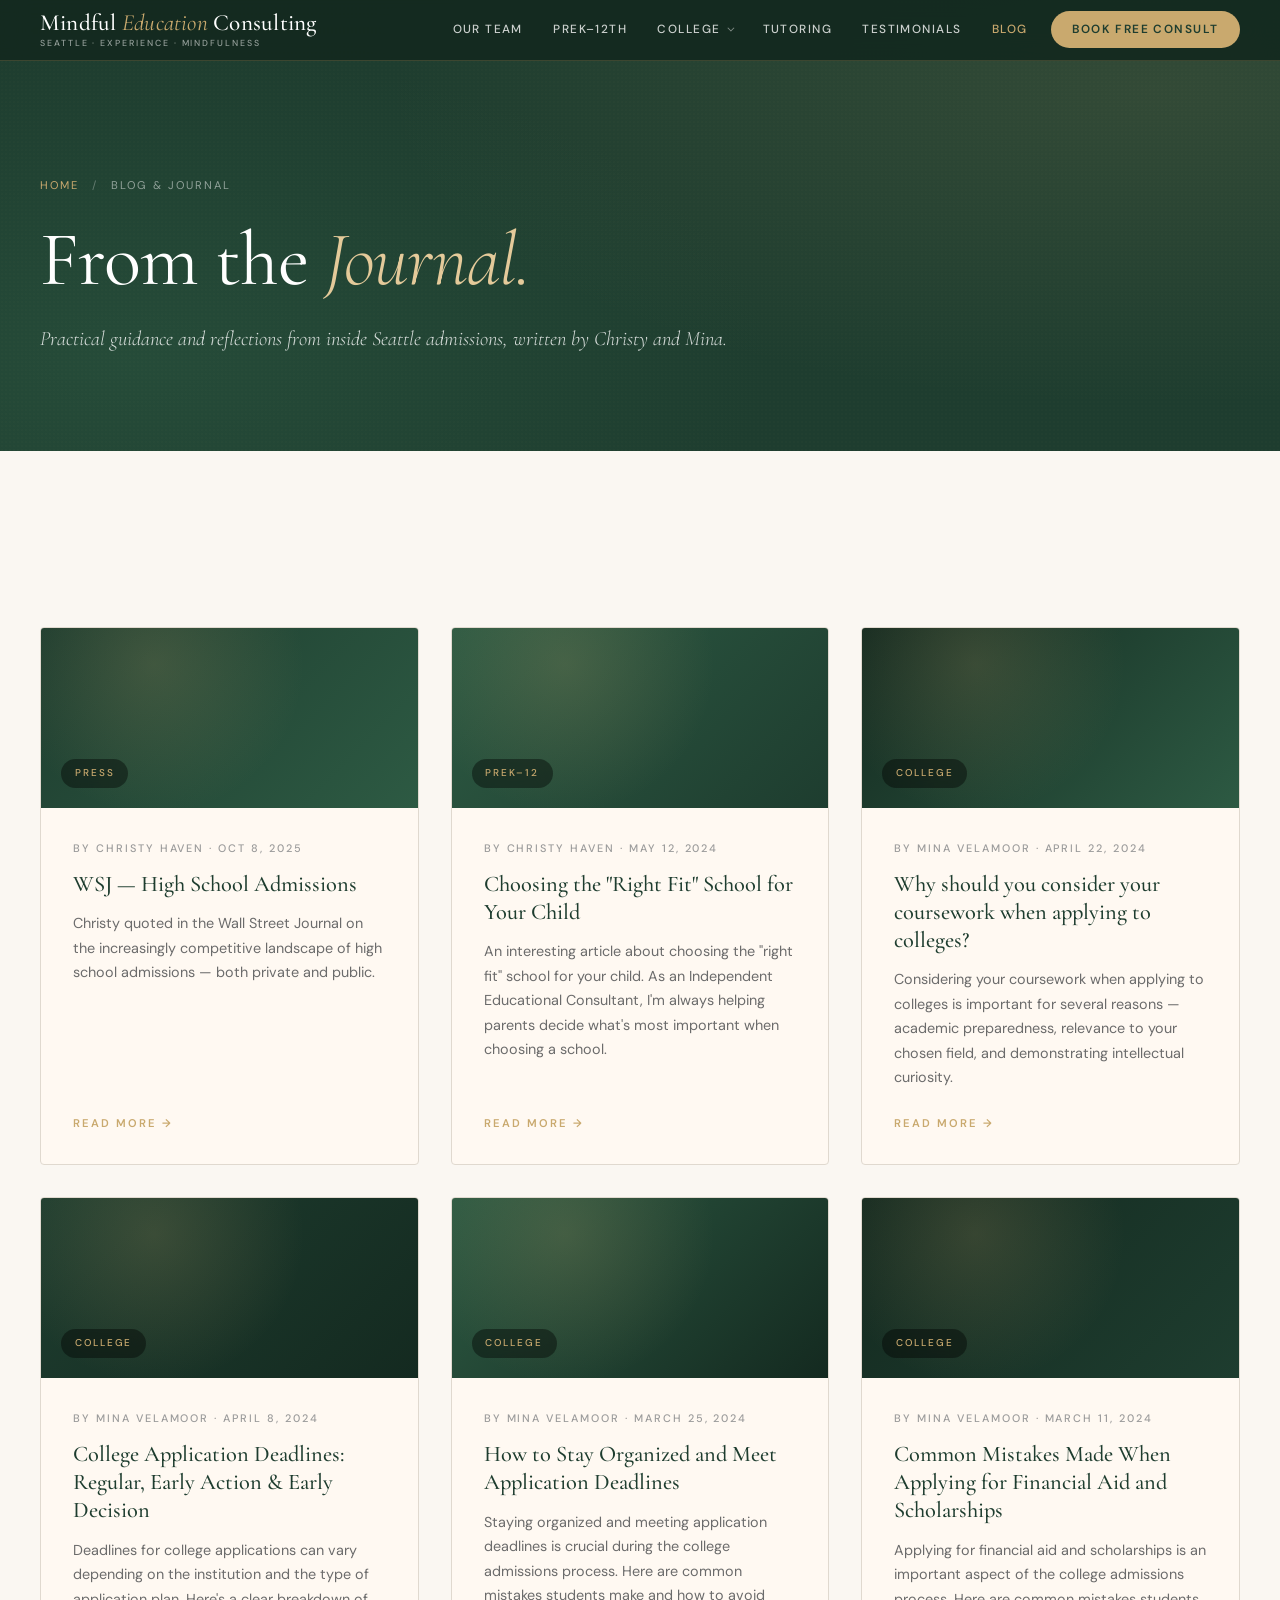
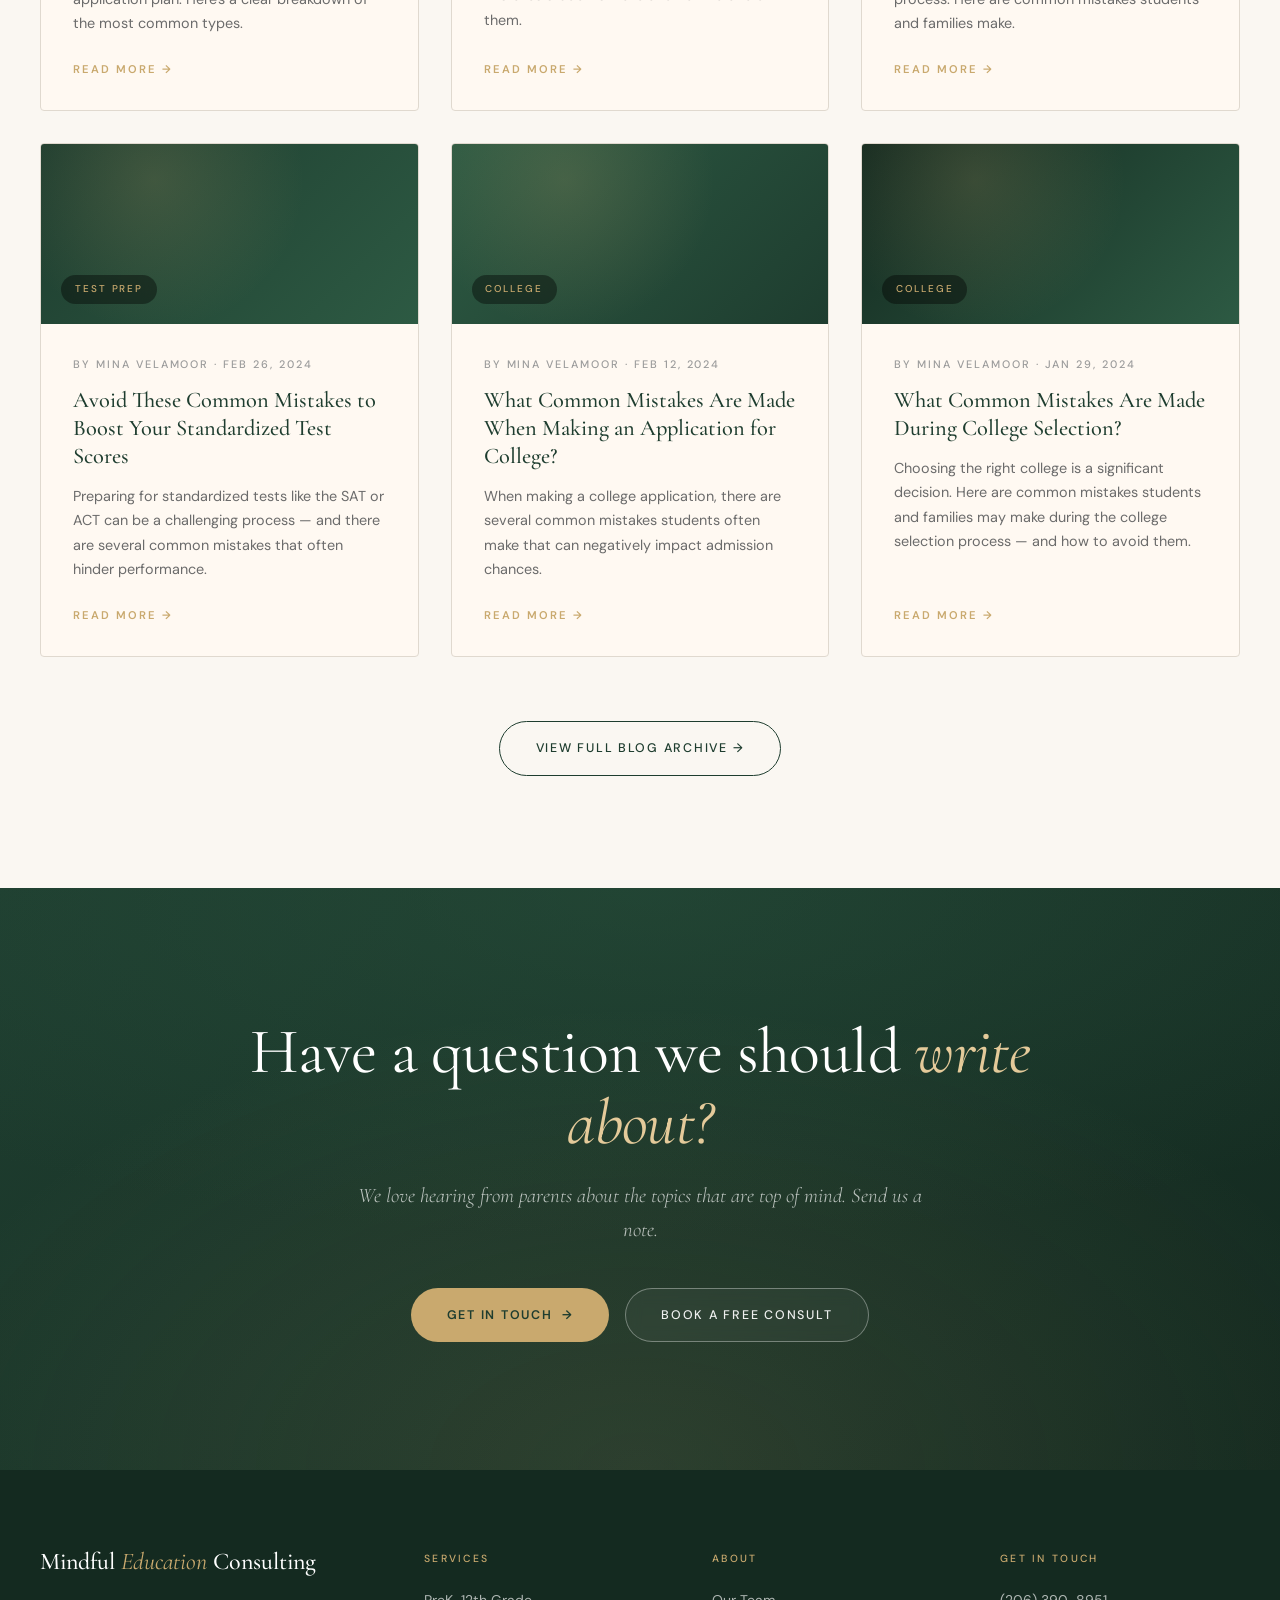
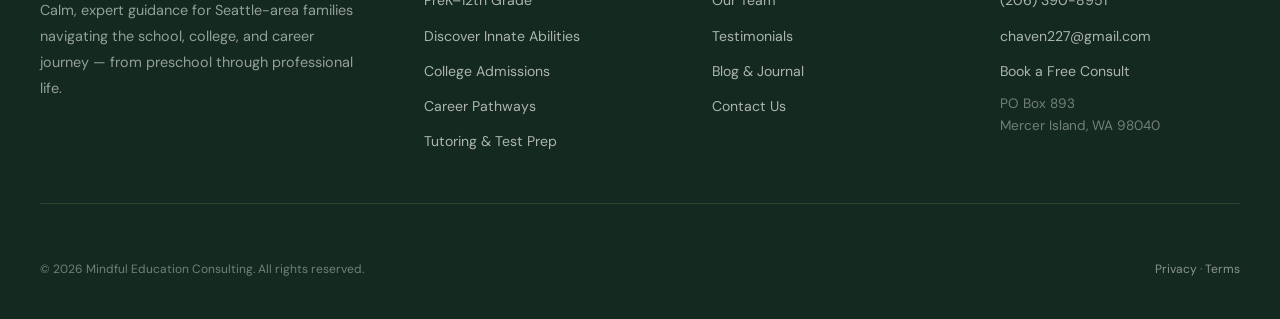
==== blog.html @ 98e7ec53 "Add files via upload" ====
<!DOCTYPE html>
<html lang="en">
<head>
<meta charset="UTF-8" />
<meta name="viewport" content="width=device-width, initial-scale=1.0" />
<title>Blog &amp; Journal — Mindful Education Consulting</title>
<meta name="description" content="Insights and guidance for the school, college, and career journey from Christy Haven and Mina Velamoor." />
<link rel="preconnect" href="https://fonts.googleapis.com" />
<link rel="preconnect" href="https://fonts.gstatic.com" crossorigin />
<link href="https://fonts.googleapis.com/css2?family=Cormorant+Garamond:ital,wght@0,300;0,400;0,500;0,600;0,700;1,300;1,400;1,500;1,600&family=DM+Sans:wght@300;400;500;600&display=swap" rel="stylesheet" />
<link rel="stylesheet" href="styles.css" />
</head>
<body>
<nav class="main-nav solid" id="mainNav">
  <a class="nav-logo" href="index.html">
    <span class="logo-name">Mindful <em>Education</em> Consulting</span>
    <span class="logo-tag">Seattle · Experience · Mindfulness</span>
  </a>
  <ul class="nav-links">
    <li><a href="our-team.html">Our Team</a></li>
    <li><a href="prek-12.html">PreK–12th</a></li>
    <li class="has-dropdown">
      <a href="college.html">College</a>
      <ul class="dropdown">
        <li><a href="discover.html">Discover Your Innate Abilities</a></li>
        <li><a href="college-admissions.html">College Admissions</a></li>
        <li><a href="career-pathways.html">Career Pathways</a></li>
      </ul>
    </li>
    <li><a href="tutoring.html">Tutoring</a></li>
    <li><a href="testimonials.html">Testimonials</a></li>
    <li><a href="blog.html" class="active">Blog</a></li>
    <li><a href="contact.html" class="nav-cta">Book Free Consult</a></li>
  </ul>
  <button class="menu-btn" id="menuBtn">Menu</button>
</nav>

<div class="mobile-menu" id="mobileMenu">
  <ul>
    <li><a href="our-team.html">Our Team</a></li>
    <li><a href="prek-12.html">PreK–12th</a></li>
    <li><a href="college.html">College</a>
      <ul class="sub">
        <li><a href="discover.html">Discover Your Innate Abilities</a></li>
        <li><a href="college-admissions.html">College Admissions</a></li>
        <li><a href="career-pathways.html">Career Pathways</a></li>
      </ul>
    </li>
    <li><a href="tutoring.html">Tutoring Services</a></li>
    <li><a href="testimonials.html">Testimonials</a></li>
    <li><a href="blog.html">Blog</a></li>
    <li><a href="contact.html">Contact Us</a></li>
  </ul>
</div>
<section class="page-hero">
  <div class="page-hero-grain"></div>
  <div class="page-hero-inner">
    <div class="breadcrumb"><a href="index.html">Home</a> Blog &amp; Journal</div>
    <h1>From the <em>Journal.</em></h1>
    <p class="lede">Practical guidance and reflections from inside Seattle admissions, written by Christy and Mina.</p>
  </div>
</section>

<section class="blog-section" style="padding: 7rem 2.5rem;">
  <div class="container">

    <div class="blog-grid">

      <a href="https://mindfuleducationconsulting.com/2025/10/wsj-high-school-admissions/" class="blog-card fade-up">
        <div class="blog-image" style="background:linear-gradient(135deg,#1e3d2f,#2d5a43);">
          <span class="blog-cat">Press</span>
        </div>
        <div class="blog-card-body">
          <div class="blog-meta">By Christy Haven · Oct 8, 2025</div>
          <h4>WSJ — High School Admissions</h4>
          <p>Christy quoted in the Wall Street Journal on the increasingly competitive landscape of high school admissions — both private and public.</p>
          <span class="blog-card-link">Read More →</span>
        </div>
      </a>

      <a href="https://mindfuleducationconsulting.com/2024/05/choosing-the-right-fit-school-for-your-child/" class="blog-card fade-up">
        <div class="blog-image" style="background:linear-gradient(135deg,#2d5a43,#1e3d2f);">
          <span class="blog-cat">PreK–12</span>
        </div>
        <div class="blog-card-body">
          <div class="blog-meta">By Christy Haven · May 12, 2024</div>
          <h4>Choosing the "Right Fit" School for Your Child</h4>
          <p>An interesting article about choosing the "right fit" school for your child. As an Independent Educational Consultant, I'm always helping parents decide what's most important when choosing a school.</p>
          <span class="blog-card-link">Read More →</span>
        </div>
      </a>

      <a href="https://mindfuleducationconsulting.com/2024/04/why-should-you-consider-your-coursework-when-applying-to-colleges/" class="blog-card fade-up">
        <div class="blog-image" style="background:linear-gradient(135deg,#142a20,#2d5a43);">
          <span class="blog-cat">College</span>
        </div>
        <div class="blog-card-body">
          <div class="blog-meta">By Mina Velamoor · April 22, 2024</div>
          <h4>Why should you consider your coursework when applying to colleges?</h4>
          <p>Considering your coursework when applying to colleges is important for several reasons — academic preparedness, relevance to your chosen field, and demonstrating intellectual curiosity.</p>
          <span class="blog-card-link">Read More →</span>
        </div>
      </a>

      <a href="https://mindfuleducationconsulting.com/2024/04/college-application-deadlines-regular-decision-early-action-early-decision/" class="blog-card fade-up">
        <div class="blog-image" style="background:linear-gradient(135deg,#1e3d2f,#142a20);">
          <span class="blog-cat">College</span>
        </div>
        <div class="blog-card-body">
          <div class="blog-meta">By Mina Velamoor · April 8, 2024</div>
          <h4>College Application Deadlines: Regular, Early Action &amp; Early Decision</h4>
          <p>Deadlines for college applications can vary depending on the institution and the type of application plan. Here's a clear breakdown of the most common types.</p>
          <span class="blog-card-link">Read More →</span>
        </div>
      </a>

      <a href="https://mindfuleducationconsulting.com/2024/03/how-to-stay-organized-and-meet-application-deadlines/" class="blog-card fade-up">
        <div class="blog-image" style="background:linear-gradient(135deg,#2d5a43,#142a20);">
          <span class="blog-cat">College</span>
        </div>
        <div class="blog-card-body">
          <div class="blog-meta">By Mina Velamoor · March 25, 2024</div>
          <h4>How to Stay Organized and Meet Application Deadlines</h4>
          <p>Staying organized and meeting application deadlines is crucial during the college admissions process. Here are common mistakes students make and how to avoid them.</p>
          <span class="blog-card-link">Read More →</span>
        </div>
      </a>

      <a href="https://mindfuleducationconsulting.com/2024/03/common-mistakes-made-when-applying-for-financial-aid-and-scholarships/" class="blog-card fade-up">
        <div class="blog-image" style="background:linear-gradient(135deg,#142a20,#1e3d2f);">
          <span class="blog-cat">College</span>
        </div>
        <div class="blog-card-body">
          <div class="blog-meta">By Mina Velamoor · March 11, 2024</div>
          <h4>Common Mistakes Made When Applying for Financial Aid and Scholarships</h4>
          <p>Applying for financial aid and scholarships is an important aspect of the college admissions process. Here are common mistakes students and families make.</p>
          <span class="blog-card-link">Read More →</span>
        </div>
      </a>

      <a href="https://mindfuleducationconsulting.com/2024/02/avoid-these-common-mistakes-to-boost-your-standardized-test-scores/" class="blog-card fade-up">
        <div class="blog-image" style="background:linear-gradient(135deg,#1e3d2f,#2d5a43);">
          <span class="blog-cat">Test Prep</span>
        </div>
        <div class="blog-card-body">
          <div class="blog-meta">By Mina Velamoor · Feb 26, 2024</div>
          <h4>Avoid These Common Mistakes to Boost Your Standardized Test Scores</h4>
          <p>Preparing for standardized tests like the SAT or ACT can be a challenging process — and there are several common mistakes that often hinder performance.</p>
          <span class="blog-card-link">Read More →</span>
        </div>
      </a>

      <a href="https://mindfuleducationconsulting.com/2024/02/what-common-mistakes-are-made-when-making-an-application-for-college/" class="blog-card fade-up">
        <div class="blog-image" style="background:linear-gradient(135deg,#2d5a43,#1e3d2f);">
          <span class="blog-cat">College</span>
        </div>
        <div class="blog-card-body">
          <div class="blog-meta">By Mina Velamoor · Feb 12, 2024</div>
          <h4>What Common Mistakes Are Made When Making an Application for College?</h4>
          <p>When making a college application, there are several common mistakes students often make that can negatively impact admission chances.</p>
          <span class="blog-card-link">Read More →</span>
        </div>
      </a>

      <a href="https://mindfuleducationconsulting.com/2024/01/what-common-mistakes-are-made-during-college-selection/" class="blog-card fade-up">
        <div class="blog-image" style="background:linear-gradient(135deg,#142a20,#2d5a43);">
          <span class="blog-cat">College</span>
        </div>
        <div class="blog-card-body">
          <div class="blog-meta">By Mina Velamoor · Jan 29, 2024</div>
          <h4>What Common Mistakes Are Made During College Selection?</h4>
          <p>Choosing the right college is a significant decision. Here are common mistakes students and families may make during the college selection process — and how to avoid them.</p>
          <span class="blog-card-link">Read More →</span>
        </div>
      </a>

    </div>

    <div style="text-align:center; margin-top: 4rem;">
      <a href="https://mindfuleducationconsulting.com/blog/" target="_blank" rel="noopener" class="btn-outline-dark">View Full Blog Archive →</a>
    </div>

  </div>
</section>

<section class="cta-section">
  <div class="container">
    <h2>Have a question we should <em>write about?</em></h2>
    <p>We love hearing from parents about the topics that are top of mind. Send us a note.</p>
    <div class="cta-actions">
      <a href="contact.html" class="btn-primary">Get in Touch <span class="arrow">→</span></a>
      <a href="https://calendly.com/chaven227" target="_blank" rel="noopener" class="btn-outline">Book a Free Consult</a>
    </div>
  </div>
</section>
<footer class="main-footer">
  <div class="footer-inner">
    <div class="footer-brand">
      <div class="footer-logo-name">Mindful <em>Education</em> Consulting</div>
      <p>Calm, expert guidance for Seattle-area families navigating the school, college, and career journey — from preschool through professional life.</p>
    </div>
    <div class="footer-col">
      <h5>Services</h5>
      <ul>
        <li><a href="prek-12.html">PreK–12th Grade</a></li>
        <li><a href="discover.html">Discover Innate Abilities</a></li>
        <li><a href="college-admissions.html">College Admissions</a></li>
        <li><a href="career-pathways.html">Career Pathways</a></li>
        <li><a href="tutoring.html">Tutoring &amp; Test Prep</a></li>
      </ul>
    </div>
    <div class="footer-col">
      <h5>About</h5>
      <ul>
        <li><a href="our-team.html">Our Team</a></li>
        <li><a href="testimonials.html">Testimonials</a></li>
        <li><a href="blog.html">Blog &amp; Journal</a></li>
        <li><a href="contact.html">Contact Us</a></li>
      </ul>
    </div>
    <div class="footer-col">
      <h5>Get in Touch</h5>
      <ul>
        <li><a href="tel:+12063908951">(206) 390-8951</a></li>
        <li><a href="mailto:chaven227@gmail.com">chaven227@gmail.com</a></li>
        <li><a href="https://calendly.com/chaven227" target="_blank" rel="noopener">Book a Free Consult</a></li>
        <li class="address">PO Box 893<br/>Mercer Island, WA 98040</li>
      </ul>
    </div>
  </div>
  <div class="footer-bottom">
    <span>© 2026 Mindful Education Consulting. All rights reserved.</span>
    <span><a href="#">Privacy</a> · <a href="#">Terms</a></span>
  </div>
</footer>

<script>
  const nav = document.getElementById('mainNav');
  window.addEventListener('scroll', () => {
    if (window.scrollY > 40) nav.classList.add('scrolled');
    else nav.classList.remove('scrolled');
  });
  const menuBtn = document.getElementById('menuBtn');
  const mobileMenu = document.getElementById('mobileMenu');
  if (menuBtn) {
    menuBtn.addEventListener('click', () => {
      mobileMenu.classList.toggle('open');
      menuBtn.textContent = mobileMenu.classList.contains('open') ? 'Close' : 'Menu';
    });
    mobileMenu.querySelectorAll('a').forEach(a => {
      a.addEventListener('click', () => {
        mobileMenu.classList.remove('open');
        menuBtn.textContent = 'Menu';
      });
    });
  }
  const obs = new IntersectionObserver((entries) => {
    entries.forEach(e => {
      if (e.isIntersecting) { e.target.classList.add('visible'); obs.unobserve(e.target); }
    });
  }, { threshold: 0.12 });
  document.querySelectorAll('.fade-up').forEach(el => obs.observe(el));
</script>

</body>
</html>
---- styles.css ----
/* ═══════════════════════════════════════════════════════════════
   MINDFUL EDUCATION CONSULTING — DESIGN SYSTEM
   Boutique premium · Editorial · Cormorant Garamond + DM Sans
   ═══════════════════════════════════════════════════════════════ */

:root {
  --forest: #1e3d2f;
  --forest-deep: #142a20;
  --forest-light: #2d5a43;
  --gold: #c9a96e;
  --gold-light: #e4ca9a;
  --gold-soft: #f0e5cf;
  --cream: #faf7f2;
  --warm-white: #fff9f2;
  --ivory: #f4ede0;
  --text: #1a1a1a;
  --muted: #6b6b6b;
  --muted-soft: #9b9b9b;
  --border: #e0d9cf;
  --serif: 'Cormorant Garamond', Georgia, serif;
  --sans: 'DM Sans', system-ui, sans-serif;
  --shadow: 0 4px 24px rgba(30,61,47,0.08);
  --shadow-lg: 0 16px 56px rgba(30,61,47,0.16);
  --shadow-xl: 0 32px 80px rgba(30,61,47,0.22);
}

*, *::before, *::after { box-sizing: border-box; margin: 0; padding: 0; }
html { scroll-behavior: smooth; font-size: 16px; }
body {
  font-family: var(--sans);
  background: var(--cream);
  color: var(--text);
  line-height: 1.65;
  overflow-x: hidden;
  -webkit-font-smoothing: antialiased;
  -moz-osx-font-smoothing: grayscale;
}
img { max-width: 100%; display: block; }
a { color: inherit; }

/* ─────────────────── NAV ─────────────────── */
nav.main-nav {
  position: fixed; top: 0; left: 0; right: 0; z-index: 100;
  padding: 1.1rem 2.5rem;
  display: flex; align-items: center; justify-content: space-between;
  transition: background 0.3s ease, padding 0.3s ease, border-color 0.3s ease;
  background: transparent;
  border-bottom: 1px solid transparent;
}
nav.main-nav.solid,
nav.main-nav.scrolled {
  background: rgba(20, 42, 32, 0.96);
  backdrop-filter: blur(14px);
  -webkit-backdrop-filter: blur(14px);
  padding: 0.7rem 2.5rem;
  border-bottom: 1px solid rgba(201,169,110,0.22);
}
.nav-logo {
  text-decoration: none;
  display: flex; flex-direction: column;
  line-height: 1;
}
.nav-logo .logo-name {
  font-family: var(--serif);
  font-size: 1.45rem;
  font-weight: 500;
  color: #fff;
  letter-spacing: 0.01em;
}
.nav-logo .logo-name em {
  color: var(--gold);
  font-style: italic;
  font-weight: 400;
}
.nav-logo .logo-tag {
  font-family: var(--sans);
  font-size: 0.55rem;
  font-weight: 500;
  letter-spacing: 0.22em;
  text-transform: uppercase;
  color: rgba(255,255,255,0.55);
  margin-top: 4px;
}

.nav-links {
  display: flex; align-items: center; gap: 0;
  list-style: none;
}
.nav-links > li { position: relative; }
.nav-links a {
  font-size: 0.74rem;
  font-weight: 500;
  letter-spacing: 0.12em;
  text-transform: uppercase;
  color: rgba(255,255,255,0.78);
  text-decoration: none;
  padding: 0.55rem 0.95rem;
  transition: color 0.2s;
  display: inline-flex; align-items: center; gap: 0.3rem;
}
.nav-links a:hover,
.nav-links a.active { color: var(--gold); }

.has-dropdown > a::after {
  content: '';
  width: 5px; height: 5px;
  border-right: 1px solid currentColor;
  border-bottom: 1px solid currentColor;
  transform: rotate(45deg) translateY(-2px);
  margin-left: 2px;
  opacity: 0.6;
}
.dropdown {
  position: absolute; top: 100%; left: 50%;
  transform: translateX(-50%) translateY(8px);
  min-width: 280px;
  background: var(--cream);
  border: 1px solid var(--border);
  border-radius: 8px;
  box-shadow: var(--shadow-lg);
  padding: 0.6rem;
  opacity: 0; visibility: hidden;
  transition: all 0.2s ease;
  list-style: none;
}
.has-dropdown:hover .dropdown,
.has-dropdown:focus-within .dropdown {
  opacity: 1; visibility: visible;
  transform: translateX(-50%) translateY(0);
}
.dropdown a {
  color: var(--text);
  text-transform: none;
  letter-spacing: 0.01em;
  padding: 0.65rem 0.9rem;
  display: block;
  border-radius: 4px;
  font-family: var(--serif);
  font-style: italic;
  font-size: 1.05rem;
  font-weight: 500;
}
.dropdown a:hover { background: var(--ivory); color: var(--forest); }

.nav-cta {
  background: var(--gold);
  color: var(--forest) !important;
  border-radius: 100px;
  padding: 0.55rem 1.35rem !important;
  font-weight: 600 !important;
  margin-left: 0.5rem;
  transition: background 0.2s, transform 0.15s !important;
}
.nav-cta:hover { background: var(--gold-light); transform: translateY(-1px); }

.menu-btn {
  display: none;
  background: transparent;
  border: 1px solid rgba(255,255,255,0.4);
  color: #fff;
  padding: 0.5rem 0.9rem;
  border-radius: 100px;
  font-size: 0.7rem;
  font-family: var(--sans);
  letter-spacing: 0.12em;
  text-transform: uppercase;
  cursor: pointer;
  font-weight: 500;
}

.mobile-menu {
  position: fixed; inset: 0;
  background: var(--forest-deep);
  z-index: 99;
  padding: 6rem 2rem 2rem;
  transform: translateX(100%);
  transition: transform 0.4s ease;
  overflow-y: auto;
}
.mobile-menu.open { transform: translateX(0); }
.mobile-menu ul { list-style: none; }
.mobile-menu > ul > li > a {
  display: block;
  font-family: var(--serif);
  font-size: 1.6rem;
  color: #fff;
  text-decoration: none;
  padding: 1rem 0;
  border-bottom: 1px solid rgba(201,169,110,0.18);
}
.mobile-menu .sub a {
  font-size: 1.1rem;
  padding: 0.6rem 0 0.6rem 1.5rem;
  color: rgba(255,255,255,0.7);
  font-style: italic;
  border-bottom: none;
}

/* ─────────────────── BUTTONS ─────────────────── */
.btn-primary {
  display: inline-flex; align-items: center; gap: 0.6rem;
  background: var(--gold);
  color: var(--forest);
  font-family: var(--sans);
  font-size: 0.78rem;
  font-weight: 600;
  letter-spacing: 0.14em;
  text-transform: uppercase;
  text-decoration: none;
  padding: 1rem 2.2rem;
  border-radius: 100px;
  transition: background 0.2s, transform 0.15s, box-shadow 0.2s;
  border: none; cursor: pointer;
}
.btn-primary:hover {
  background: var(--gold-light);
  transform: translateY(-2px);
  box-shadow: 0 12px 30px rgba(201,169,110,0.35);
}
.btn-primary .arrow { transition: transform 0.25s; }
.btn-primary:hover .arrow { transform: translateX(4px); }

.btn-outline {
  display: inline-flex; align-items: center; gap: 0.5rem;
  border: 1px solid rgba(255,255,255,0.35);
  color: rgba(255,255,255,0.92);
  font-family: var(--sans);
  font-size: 0.78rem;
  font-weight: 500;
  letter-spacing: 0.14em;
  text-transform: uppercase;
  text-decoration: none;
  padding: 1rem 2.2rem;
  border-radius: 100px;
  transition: all 0.2s;
  background: rgba(255,255,255,0.04);
  backdrop-filter: blur(8px);
}
.btn-outline:hover { border-color: var(--gold); color: var(--gold); }

.btn-outline-dark {
  display: inline-flex; align-items: center; gap: 0.5rem;
  border: 1px solid var(--forest);
  color: var(--forest);
  font-family: var(--sans);
  font-size: 0.78rem;
  font-weight: 500;
  letter-spacing: 0.14em;
  text-transform: uppercase;
  text-decoration: none;
  padding: 1rem 2.2rem;
  border-radius: 100px;
  transition: all 0.2s;
  background: transparent;
}
.btn-outline-dark:hover { background: var(--forest); color: #fff; }

.btn-dark {
  display: inline-flex; align-items: center; gap: 0.6rem;
  background: var(--forest);
  color: #fff;
  font-family: var(--sans);
  font-size: 0.78rem;
  font-weight: 600;
  letter-spacing: 0.14em;
  text-transform: uppercase;
  text-decoration: none;
  padding: 1rem 2.2rem;
  border-radius: 100px;
  transition: all 0.2s;
}
.btn-dark:hover { background: var(--forest-light); transform: translateY(-2px); }

/* ─────────────────── HERO (HOMEPAGE WITH VIDEO) ─────────────────── */
.hero {
  position: relative;
  min-height: 100vh;
  overflow: hidden;
  display: flex;
  align-items: center;
  color: #fff;
}
.hero-video {
  position: absolute; inset: 0;
  width: 100%; height: 100%;
  object-fit: cover;
  z-index: 0;
}
.hero-overlay {
  position: absolute; inset: 0;
  background:
    linear-gradient(180deg, rgba(20,42,32,0.55) 0%, rgba(20,42,32,0.85) 100%),
    radial-gradient(ellipse 70% 50% at 70% 40%, rgba(0,0,0,0.0) 0%, rgba(0,0,0,0.4) 100%);
  z-index: 1;
}
.hero-grain {
  position: absolute; inset: 0;
  z-index: 1;
  opacity: 0.05;
  pointer-events: none;
  background-image: radial-gradient(circle at 2px 2px, rgba(201,169,110,0.4) 1px, transparent 0);
  background-size: 4px 4px;
}
.hero-inner {
  position: relative; z-index: 2;
  width: 100%;
  max-width: 1240px;
  margin: 0 auto;
  padding: 8rem 2.5rem 7rem;
}
.hero-tag {
  display: inline-flex; align-items: center; gap: 0.85rem;
  font-size: 0.7rem;
  letter-spacing: 0.28em;
  text-transform: uppercase;
  color: var(--gold);
  font-weight: 500;
  margin-bottom: 2rem;
}
.hero-tag::before { content: ''; width: 36px; height: 1px; background: var(--gold); }

.hero h1 {
  font-family: var(--serif);
  font-size: clamp(2.6rem, 6vw, 5.2rem);
  font-weight: 400;
  line-height: 1.05;
  letter-spacing: -0.012em;
  max-width: 920px;
  margin-bottom: 1.75rem;
}
.hero h1 em {
  font-style: italic;
  color: var(--gold-light);
  font-weight: 300;
}
.hero-desc {
  font-family: var(--serif);
  font-size: clamp(1.1rem, 1.5vw, 1.4rem);
  color: rgba(255,255,255,0.82);
  line-height: 1.6;
  max-width: 600px;
  margin-bottom: 2.5rem;
  font-weight: 300;
  font-style: italic;
}
.hero-btns { display: flex; gap: 1rem; flex-wrap: wrap; }

.hero-credit {
  position: absolute;
  bottom: 0; left: 0; right: 0;
  z-index: 2;
  background: linear-gradient(180deg, transparent, rgba(20,42,32,0.7));
  padding: 1.5rem 2.5rem 2rem;
}
.hero-credit-inner {
  max-width: 1240px;
  margin: 0 auto;
  display: flex;
  align-items: center;
  justify-content: space-between;
  gap: 2rem;
  flex-wrap: wrap;
}
.hero-credit-label {
  font-size: 0.62rem;
  letter-spacing: 0.28em;
  text-transform: uppercase;
  color: rgba(255,255,255,0.45);
  font-weight: 500;
}
.hero-credit-marks {
  display: flex; align-items: center; gap: 2.5rem; flex-wrap: wrap;
}
.credit-item { display: flex; flex-direction: column; gap: 0.15rem; }
.credit-name {
  font-family: var(--serif);
  font-size: 1rem;
  font-weight: 500;
  font-style: italic;
  color: var(--gold-light);
  letter-spacing: 0.01em;
}
.credit-detail {
  font-size: 0.6rem;
  letter-spacing: 0.18em;
  text-transform: uppercase;
  color: rgba(255,255,255,0.5);
}

/* ─────────────────── SUBPAGE HERO ─────────────────── */
.page-hero {
  background: var(--forest);
  color: #fff;
  padding: 11rem 2.5rem 6rem;
  position: relative;
  overflow: hidden;
}
.page-hero::before {
  content: '';
  position: absolute; inset: 0;
  background:
    radial-gradient(ellipse 60% 70% at 90% 20%, rgba(201,169,110,0.12), transparent),
    radial-gradient(ellipse 50% 70% at 10% 80%, rgba(45,90,67,0.5), transparent);
}
.page-hero-grain {
  position: absolute; inset: 0;
  opacity: 0.04;
  background-image: radial-gradient(circle at 2px 2px, rgba(201,169,110,0.5) 1px, transparent 0);
  background-size: 4px 4px;
}
.page-hero-inner {
  position: relative; z-index: 1;
  max-width: 1240px;
  margin: 0 auto;
}
.page-hero .breadcrumb {
  font-size: 0.7rem;
  letter-spacing: 0.18em;
  text-transform: uppercase;
  color: rgba(255,255,255,0.5);
  margin-bottom: 1.5rem;
}
.page-hero .breadcrumb a {
  color: var(--gold);
  text-decoration: none;
  margin-right: 0.5rem;
}
.page-hero .breadcrumb a::after { content: ' / '; color: rgba(255,255,255,0.3); margin-left: 0.5rem; }
.page-hero h1 {
  font-family: var(--serif);
  font-size: clamp(2.8rem, 6vw, 4.8rem);
  font-weight: 400;
  line-height: 1.1;
  letter-spacing: -0.012em;
  max-width: 900px;
  margin-bottom: 1.25rem;
}
.page-hero h1 em { font-style: italic; color: var(--gold-light); font-weight: 300; }
.page-hero p.lede {
  font-family: var(--serif);
  font-style: italic;
  font-weight: 300;
  font-size: clamp(1.15rem, 1.6vw, 1.5rem);
  color: rgba(255,255,255,0.82);
  max-width: 720px;
  line-height: 1.55;
}

/* ─────────────────── SECTIONS BASE ─────────────────── */
section { padding: 7rem 2.5rem; }
.container { max-width: 1240px; margin: 0 auto; }
.narrow { max-width: 1000px; margin: 0 auto; }
.tight { max-width: 820px; margin: 0 auto; }

.section-tag {
  font-size: 0.7rem;
  letter-spacing: 0.28em;
  text-transform: uppercase;
  color: var(--gold);
  font-weight: 500;
  margin-bottom: 1.25rem;
  display: inline-flex; align-items: center; gap: 0.85rem;
}
.section-tag::before { content: ''; width: 28px; height: 1px; background: var(--gold); }
.section-tag.center { display: flex; justify-content: center; }

h2 {
  font-family: var(--serif);
  font-size: clamp(2.2rem, 4.5vw, 3.5rem);
  font-weight: 400;
  line-height: 1.12;
  color: var(--forest);
  letter-spacing: -0.01em;
}
h2 em { font-style: italic; color: var(--gold); font-weight: 400; }
h2.on-dark { color: #fff; }
h2.on-dark em { color: var(--gold-light); }

h3 {
  font-family: var(--serif);
  font-weight: 500;
  color: var(--forest);
}

.section-intro {
  font-family: var(--serif);
  font-size: 1.25rem;
  color: var(--muted);
  line-height: 1.65;
  max-width: 640px;
  font-style: italic;
  font-weight: 300;
  margin-top: 1rem;
}

/* Editorial body content (used inside long-form pages) */
.prose { max-width: 760px; margin: 0 auto; }
.prose p {
  font-size: 1.08rem;
  color: var(--text);
  line-height: 1.85;
  margin-bottom: 1.5rem;
}
.prose p strong { color: var(--forest); font-weight: 600; }
.prose p em { font-style: italic; }
.prose h3 {
  font-size: 1.85rem;
  margin: 3rem 0 1rem;
  font-weight: 500;
}
.prose h3 em { color: var(--gold); font-style: italic; }
.prose ul {
  margin-bottom: 1.5rem;
  padding-left: 0;
  list-style: none;
}
.prose ul li {
  font-size: 1.05rem;
  line-height: 1.75;
  padding-left: 1.5rem;
  margin-bottom: 0.6rem;
  position: relative;
  color: var(--text);
}
.prose ul li::before {
  content: '✦';
  color: var(--gold);
  position: absolute; left: 0;
  font-size: 0.8rem;
  top: 0.4rem;
}

/* Pull quote inside prose */
.pull-quote {
  font-family: var(--serif);
  font-size: 1.7rem;
  line-height: 1.4;
  font-weight: 400;
  font-style: italic;
  color: var(--forest);
  border-left: 2px solid var(--gold);
  padding: 0.75rem 0 0.75rem 1.75rem;
  margin: 2.5rem 0;
}

/* ─────────────────── PRESS BAR ─────────────────── */
.press-bar {
  background: var(--forest-deep);
  padding: 2.5rem 2.5rem;
  border-top: 1px solid rgba(201,169,110,0.18);
  border-bottom: 1px solid rgba(201,169,110,0.18);
}
.press-bar-inner {
  max-width: 1240px;
  margin: 0 auto;
  display: grid;
  grid-template-columns: auto 1fr;
  gap: 3rem;
  align-items: center;
}
.press-bar-label {
  font-family: var(--serif);
  font-style: italic;
  font-size: 1rem;
  color: var(--gold);
  line-height: 1.3;
  border-right: 1px solid rgba(201,169,110,0.25);
  padding-right: 3rem;
}
.press-bar-label .small {
  display: block;
  font-family: var(--sans);
  font-style: normal;
  font-size: 0.6rem;
  letter-spacing: 0.22em;
  text-transform: uppercase;
  color: rgba(255,255,255,0.4);
  margin-bottom: 0.4rem;
  font-weight: 500;
}
.press-bar-marks {
  display: flex; align-items: center;
  gap: 3rem; flex-wrap: wrap;
}
.press-mark {
  color: rgba(255,255,255,0.85);
  text-decoration: none;
  display: flex; flex-direction: column;
  transition: color 0.2s;
}
.press-mark:hover { color: var(--gold); }
.press-mark .mark-name {
  font-family: var(--serif);
  font-size: 1.5rem;
  font-weight: 500;
  line-height: 1;
  letter-spacing: 0.01em;
}
.press-mark .mark-meta {
  font-family: var(--sans);
  font-size: 0.6rem;
  letter-spacing: 0.18em;
  text-transform: uppercase;
  color: rgba(255,255,255,0.45);
  margin-top: 0.4rem;
}
.press-mark img { height: 56px; width: auto; }

/* ─────────────────── INTRO STATEMENT ─────────────────── */
.intro-statement {
  background: var(--cream);
  text-align: center;
  padding: 8rem 2.5rem 6rem;
  position: relative;
}
.intro-statement::before {
  content: '';
  position: absolute;
  top: 3rem; left: 50%;
  transform: translateX(-50%);
  width: 1px; height: 60px;
  background: linear-gradient(180deg, transparent, var(--gold));
}
.intro-statement h2 {
  font-size: clamp(1.8rem, 3.5vw, 2.7rem);
  font-weight: 300;
  line-height: 1.4;
  max-width: 880px;
  margin: 0 auto;
  color: var(--forest);
}
.intro-statement h2 em {
  font-style: italic;
  color: var(--gold);
  font-weight: 400;
}
.underline-stat {
  margin-top: 3.5rem;
  display: flex; align-items: center; justify-content: center;
  gap: 4rem; flex-wrap: wrap;
}
.stat-item { text-align: center; }
.stat-num {
  font-family: var(--serif);
  font-size: 3.5rem;
  font-weight: 300;
  color: var(--gold);
  line-height: 1;
  letter-spacing: -0.02em;
}
.stat-num.text-stat { font-size: 2rem; font-style: italic; }
.stat-label {
  font-size: 0.7rem;
  letter-spacing: 0.2em;
  text-transform: uppercase;
  color: var(--muted);
  margin-top: 0.7rem;
  font-weight: 500;
}
.stat-divider { width: 1px; height: 50px; background: var(--border); }

/* ─────────────────── SCHOOLS ─────────────────── */
.schools {
  background: var(--ivory);
  padding: 5rem 2.5rem;
  text-align: center;
}
.schools-label {
  font-family: var(--serif);
  font-style: italic;
  font-size: 1.1rem;
  color: var(--muted);
  margin-bottom: 2.5rem;
}
.schools-list {
  display: flex; flex-wrap: wrap;
  justify-content: center;
  gap: 0;
  max-width: 1100px;
  margin: 0 auto;
}
.school-item {
  font-family: var(--serif);
  font-size: 1.35rem;
  font-weight: 400;
  color: var(--forest);
  padding: 0.5rem 1.5rem;
  position: relative;
  letter-spacing: 0.01em;
}
.school-item:not(:last-child)::after {
  content: '·';
  position: absolute;
  right: -4px; top: 50%;
  transform: translateY(-50%);
  color: var(--gold);
  font-size: 1.5rem;
}
.schools-note {
  margin-top: 2.5rem;
  font-size: 0.78rem;
  color: var(--muted-soft);
  letter-spacing: 0.05em;
  font-style: italic;
}

/* ─────────────────── SERVICES ─────────────────── */
.services { background: var(--warm-white); position: relative; }
.services-header {
  display: grid;
  grid-template-columns: 1.1fr 1fr;
  gap: 4rem;
  align-items: end;
  margin-bottom: 4rem;
}
.services-grid {
  display: grid;
  grid-template-columns: repeat(2, 1fr);
  gap: 1.75rem;
}
.service-card {
  background: var(--cream);
  border: 1px solid var(--border);
  border-radius: 4px;
  padding: 2.75rem;
  position: relative;
  overflow: hidden;
  transition: all 0.3s ease;
  text-decoration: none; color: inherit;
  display: flex; flex-direction: column;
  min-height: 340px;
}
.service-card::before {
  content: '';
  position: absolute;
  top: 0; left: 0;
  width: 0; height: 2px;
  background: var(--gold);
  transition: width 0.4s ease;
}
.service-card:hover {
  transform: translateY(-3px);
  box-shadow: var(--shadow-lg);
  border-color: var(--gold);
}
.service-card:hover::before { width: 100%; }
.service-num {
  font-family: var(--serif);
  font-size: 0.85rem;
  font-style: italic;
  color: var(--gold);
  margin-bottom: 1.5rem;
  letter-spacing: 0.05em;
}
.service-icon {
  width: 56px; height: 56px;
  margin-bottom: 1.5rem;
  color: var(--forest);
}
.service-card h3 {
  font-size: 1.7rem;
  margin-bottom: 0.75rem;
  line-height: 1.2;
}
.service-card h3 em { font-style: italic; color: var(--gold); font-weight: 400; }
.service-card p {
  font-size: 0.92rem;
  color: var(--muted);
  line-height: 1.75;
  flex: 1;
}
.service-link {
  margin-top: 1.5rem;
  font-size: 0.7rem;
  font-weight: 600;
  letter-spacing: 0.18em;
  text-transform: uppercase;
  color: var(--forest);
  display: inline-flex; align-items: center; gap: 0.4rem;
}
.service-link span { transition: transform 0.25s; }
.service-card:hover .service-link span { transform: translateX(4px); }

/* ─────────────────── TEAM PREVIEW (HOMEPAGE) ─────────────────── */
.team-preview {
  background: var(--cream);
  padding: 8rem 2.5rem;
}
.team-preview-grid {
  display: grid;
  grid-template-columns: repeat(2, 1fr);
  gap: 2.5rem;
  margin-top: 4rem;
}
.team-preview-card {
  background: var(--warm-white);
  border: 1px solid var(--border);
  border-radius: 4px;
  overflow: hidden;
  display: flex;
  flex-direction: column;
  text-decoration: none;
  color: inherit;
  transition: all 0.3s ease;
}
.team-preview-card:hover {
  transform: translateY(-3px);
  box-shadow: var(--shadow-lg);
  border-color: var(--gold);
}
.team-preview-photo {
  width: 100%;
  aspect-ratio: 16/10;
  background: var(--ivory);
  position: relative;
  overflow: hidden;
}
.team-preview-photo img {
  width: 100%; height: 100%;
  object-fit: cover;
  transition: transform 0.5s ease;
}
.team-preview-card:hover .team-preview-photo img { transform: scale(1.04); }
.team-preview-body { padding: 2.5rem; flex: 1; }
.team-preview-role {
  font-size: 0.7rem;
  letter-spacing: 0.2em;
  text-transform: uppercase;
  color: var(--gold);
  font-weight: 600;
  margin-bottom: 0.85rem;
}
.team-preview-name {
  font-family: var(--serif);
  font-size: 2.1rem;
  font-weight: 500;
  color: var(--forest);
  margin-bottom: 1rem;
  line-height: 1.1;
}
.team-preview-name em { font-style: italic; color: var(--gold); font-weight: 400; }
.team-preview-card p {
  font-size: 0.95rem;
  color: var(--muted);
  line-height: 1.75;
  margin-bottom: 1.5rem;
}
.team-preview-link {
  font-size: 0.7rem;
  font-weight: 600;
  letter-spacing: 0.18em;
  text-transform: uppercase;
  color: var(--forest);
  display: inline-flex; align-items: center; gap: 0.4rem;
}

/* ─────────────────── PERSON FEATURE (FULL TEAM PAGE) ─────────────────── */
.person-feature {
  padding: 8rem 2.5rem;
}
.person-feature.cream { background: var(--cream); }
.person-feature.ivory { background: var(--ivory); }
.person-inner {
  max-width: 1240px;
  margin: 0 auto;
  display: grid;
  grid-template-columns: 0.9fr 1.1fr;
  gap: 5rem;
  align-items: center;
}
.person-inner.reverse { grid-template-columns: 1.1fr 0.9fr; }
.person-photo-wrap { position: relative; }
.person-photo {
  width: 100%;
  aspect-ratio: 4/5;
  object-fit: cover;
  border-radius: 4px;
  box-shadow: var(--shadow-xl);
  background: var(--ivory);
}
.person-photo-decor {
  position: absolute;
  bottom: -2.5rem; right: -2.5rem;
  background: var(--forest);
  color: var(--gold);
  padding: 1.75rem 2.25rem;
  border-radius: 4px;
  font-family: var(--serif);
  box-shadow: var(--shadow-lg);
  max-width: 240px;
}
.person-photo-decor .num {
  font-size: 2.6rem;
  font-weight: 300;
  line-height: 1;
  color: var(--gold);
}
.person-photo-decor .label {
  font-family: var(--sans);
  font-size: 0.65rem;
  letter-spacing: 0.18em;
  text-transform: uppercase;
  color: rgba(255,255,255,0.7);
  margin-top: 0.5rem;
}

.person-content .role {
  font-size: 0.78rem;
  letter-spacing: 0.2em;
  text-transform: uppercase;
  color: var(--gold);
  font-weight: 600;
  margin-bottom: 1.5rem;
}
.person-content h2 { margin-bottom: 1.5rem; }
.person-content .lead-quote {
  font-family: var(--serif);
  font-size: 1.4rem;
  font-style: italic;
  color: var(--forest);
  line-height: 1.5;
  margin-bottom: 1.5rem;
  font-weight: 400;
  border-left: 2px solid var(--gold);
  padding-left: 1.25rem;
}
.person-content p {
  font-size: 1rem;
  color: var(--muted);
  line-height: 1.85;
  margin-bottom: 1rem;
}
.credentials {
  margin: 2rem 0;
  display: flex; flex-wrap: wrap;
  gap: 0.65rem;
}
.credential {
  display: inline-flex; align-items: center; gap: 0.45rem;
  background: rgba(201,169,110,0.12);
  border: 1px solid rgba(201,169,110,0.35);
  border-radius: 100px;
  padding: 0.4rem 1rem;
  font-size: 0.72rem;
  color: var(--forest);
  font-weight: 500;
  letter-spacing: 0.06em;
}
.credential::before { content: '✦'; color: var(--gold); font-size: 0.7rem; }
.person-actions {
  display: flex; flex-wrap: wrap; gap: 1rem;
  margin-top: 1.5rem;
  align-items: center;
}
.contact-line {
  display: flex; flex-direction: column; gap: 0.4rem;
  font-size: 0.85rem;
}
.contact-line a {
  color: var(--forest);
  text-decoration: none;
  display: inline-flex; align-items: center; gap: 0.5rem;
  font-weight: 500;
}
.contact-line a:hover { color: var(--gold); }

/* ─────────────────── PROCESS ─────────────────── */
.process {
  background: var(--forest);
  color: #fff;
  position: relative;
  overflow: hidden;
}
.process::before {
  content: '';
  position: absolute; inset: 0;
  background:
    radial-gradient(ellipse 60% 70% at 90% 20%, rgba(201,169,110,0.08), transparent),
    radial-gradient(ellipse 50% 70% at 10% 80%, rgba(45,90,67,0.5), transparent);
  pointer-events: none;
}
.process-grid {
  display: grid; grid-template-columns: repeat(4, 1fr);
  gap: 1.5rem; margin-top: 4rem;
  position: relative;
}
.process-step {
  position: relative;
  padding: 2.5rem 2rem;
  background: rgba(255,255,255,0.03);
  border: 1px solid rgba(201,169,110,0.18);
  border-radius: 4px;
  transition: all 0.3s ease;
}
.process-step:hover {
  background: rgba(255,255,255,0.06);
  border-color: rgba(201,169,110,0.4);
  transform: translateY(-3px);
}
.step-num {
  font-family: var(--serif);
  font-size: 0.85rem;
  font-style: italic;
  color: var(--gold);
  letter-spacing: 0.1em;
  margin-bottom: 0.5rem;
}
.step-num-big {
  font-family: var(--serif);
  font-size: 5rem;
  font-weight: 300;
  color: rgba(201,169,110,0.18);
  line-height: 0.9;
  margin-bottom: 1.25rem;
  letter-spacing: -0.04em;
}
.process-step h3 {
  font-size: 1.4rem;
  color: #fff;
  margin-bottom: 0.6rem;
  line-height: 1.25;
}
.process-step p {
  font-size: 0.88rem;
  color: rgba(255,255,255,0.65);
  line-height: 1.75;
}

/* ─────────────────── IKIGAI ─────────────────── */
.ikigai {
  background: var(--warm-white);
  padding: 8rem 2.5rem;
  position: relative;
  overflow: hidden;
}
.ikigai-inner {
  max-width: 1240px;
  margin: 0 auto;
  display: grid;
  grid-template-columns: 1fr 1fr;
  gap: 5rem;
  align-items: center;
}
.ikigai-text h2 { margin-bottom: 1.5rem; }
.ikigai-text .pull {
  font-family: var(--serif);
  font-size: 1.55rem;
  font-style: italic;
  color: var(--forest);
  line-height: 1.5;
  margin: 1.5rem 0;
  font-weight: 400;
  padding: 1.5rem 0;
  border-top: 1px solid var(--border);
  border-bottom: 1px solid var(--border);
}
.ikigai-text p {
  font-size: 1rem;
  color: var(--muted);
  line-height: 1.85;
  margin-bottom: 1rem;
}
.ikigai-diagram {
  position: relative;
  width: 100%;
  aspect-ratio: 1;
  max-width: 480px;
  margin: 0 auto;
}
.ikigai-diagram svg { width: 100%; height: 100%; }

/* ─────────────────── TESTIMONIALS (CAROUSEL + GRID) ─────────────────── */
.testimonials {
  background: var(--cream);
  position: relative;
  overflow: hidden;
}
.testimonials .container { position: relative; z-index: 2; }

/* Featured carousel */
.featured-carousel {
  margin: 4rem 0 5rem;
  position: relative;
  background: linear-gradient(135deg, var(--forest), var(--forest-deep));
  border-radius: 4px;
  padding: 5rem 4rem;
  color: #fff;
  overflow: hidden;
  min-height: 380px;
  border: 1px solid rgba(201,169,110,0.2);
}
.featured-carousel::before {
  content: '';
  position: absolute; inset: 0;
  background:
    radial-gradient(ellipse 60% 50% at 90% 100%, rgba(201,169,110,0.15), transparent),
    radial-gradient(ellipse 60% 50% at 0% 0%, rgba(45,90,67,0.5), transparent);
}
.featured-carousel::after {
  content: '"';
  position: absolute;
  top: 1rem; left: 2rem;
  font-family: var(--serif);
  font-size: 14rem;
  color: var(--gold);
  opacity: 0.12;
  line-height: 1;
  pointer-events: none;
}
.featured-track { position: relative; min-height: 220px; }
.featured-slide {
  position: absolute; inset: 0;
  opacity: 0;
  transition: opacity 0.8s ease, transform 0.8s ease;
  transform: translateY(20px);
  display: flex; flex-direction: column;
  justify-content: center;
}
.featured-slide.active {
  opacity: 1;
  transform: translateY(0);
  position: relative;
}
.featured-slide blockquote {
  font-family: var(--serif);
  font-size: clamp(1.3rem, 2vw, 1.8rem);
  font-style: italic;
  font-weight: 400;
  line-height: 1.55;
  color: rgba(255,255,255,0.94);
  margin-bottom: 2rem;
  max-width: 900px;
}
.featured-slide cite {
  font-style: normal;
  font-size: 0.7rem;
  letter-spacing: 0.22em;
  text-transform: uppercase;
  color: var(--gold);
  font-weight: 600;
  display: block;
  margin-bottom: 0.4rem;
}
.featured-slide .source {
  font-family: var(--serif);
  font-style: italic;
  font-size: 1rem;
  color: rgba(255,255,255,0.55);
}

.carousel-controls {
  position: absolute;
  bottom: 2rem; right: 2.5rem;
  display: flex; align-items: center; gap: 0.5rem;
  z-index: 5;
}
.carousel-dots {
  display: flex; gap: 0.4rem;
  margin-right: 0.75rem;
}
.carousel-dot {
  width: 8px; height: 8px;
  border-radius: 50%;
  background: rgba(255,255,255,0.25);
  border: none;
  cursor: pointer;
  transition: all 0.3s;
  padding: 0;
}
.carousel-dot.active { background: var(--gold); width: 24px; border-radius: 100px; }

.carousel-arrow {
  width: 40px; height: 40px;
  border-radius: 50%;
  background: rgba(255,255,255,0.05);
  border: 1px solid rgba(201,169,110,0.3);
  color: var(--gold);
  cursor: pointer;
  display: flex; align-items: center; justify-content: center;
  transition: all 0.2s;
}
.carousel-arrow:hover { background: var(--gold); color: var(--forest); border-color: var(--gold); }
.carousel-arrow svg { width: 14px; height: 14px; }

/* Grid */
.testimonials-grid {
  display: grid;
  grid-template-columns: repeat(3, 1fr);
  gap: 1.5rem;
}
.testimonial-card {
  background: var(--warm-white);
  border: 1px solid var(--border);
  border-radius: 4px;
  padding: 2.5rem 2rem;
  position: relative;
  display: flex; flex-direction: column;
  transition: all 0.3s ease;
}
.testimonial-card:hover {
  transform: translateY(-3px);
  box-shadow: var(--shadow);
  border-color: var(--gold);
}
.quote-mark {
  font-family: var(--serif);
  font-size: 5rem;
  line-height: 0.7;
  color: var(--gold);
  opacity: 0.45;
  margin-bottom: 1rem;
  height: 30px;
}
.testimonial-card blockquote {
  font-family: var(--serif);
  font-size: 1.05rem;
  line-height: 1.65;
  color: var(--text);
  margin-bottom: 1.75rem;
  flex: 1;
  font-weight: 400;
}
.testimonial-author {
  font-size: 0.7rem;
  font-weight: 600;
  color: var(--forest);
  text-transform: uppercase;
  letter-spacing: 0.18em;
  border-top: 1px solid var(--border);
  padding-top: 1rem;
}
.testimonial-source {
  font-family: var(--serif);
  font-style: italic;
  font-size: 0.95rem;
  color: var(--muted);
  margin-top: 0.3rem;
}

/* ─────────────────── PRESS DETAIL ─────────────────── */
.press-detail {
  background: var(--ivory);
  padding: 7rem 2.5rem;
}
.press-grid {
  display: grid;
  grid-template-columns: repeat(3, 1fr);
  gap: 2rem;
  margin-top: 3.5rem;
}
.press-card {
  background: var(--warm-white);
  border: 1px solid var(--border);
  border-radius: 4px;
  padding: 2.5rem;
  text-align: center;
  transition: all 0.3s ease;
  text-decoration: none; color: inherit;
  display: flex; flex-direction: column;
}
.press-card:hover {
  transform: translateY(-3px);
  box-shadow: var(--shadow);
  border-color: var(--gold);
}
.press-card-img {
  height: 90px;
  display: flex; align-items: center; justify-content: center;
  margin-bottom: 1.75rem;
}
.press-card-img img { max-height: 90px; max-width: 100%; }
.press-card h4 {
  font-family: var(--serif);
  font-size: 1.4rem;
  font-weight: 500;
  color: var(--forest);
  margin-bottom: 0.6rem;
}
.press-card p {
  font-size: 0.88rem;
  color: var(--muted);
  line-height: 1.7;
}

/* ─────────────────── BLOG ─────────────────── */
.blog-section { background: var(--cream); }
.blog-grid {
  display: grid;
  grid-template-columns: repeat(3, 1fr);
  gap: 2rem;
  margin-top: 4rem;
}
.blog-card {
  background: var(--warm-white);
  border: 1px solid var(--border);
  border-radius: 4px;
  overflow: hidden;
  text-decoration: none; color: inherit;
  transition: all 0.3s ease;
  display: flex; flex-direction: column;
}
.blog-card:hover {
  transform: translateY(-3px);
  box-shadow: var(--shadow-lg);
  border-color: var(--gold);
}
.blog-image {
  height: 180px;
  background: linear-gradient(135deg, var(--forest), var(--forest-light));
  position: relative;
  overflow: hidden;
  display: flex; align-items: flex-end;
  padding: 1.25rem;
}
.blog-image::before {
  content: '';
  position: absolute; inset: 0;
  background-image: radial-gradient(circle at 30% 20%, rgba(201,169,110,0.18), transparent 50%);
}
.blog-cat {
  font-size: 0.62rem;
  letter-spacing: 0.2em;
  text-transform: uppercase;
  color: var(--gold);
  background: rgba(0,0,0,0.4);
  padding: 0.4rem 0.85rem;
  border-radius: 100px;
  backdrop-filter: blur(8px);
  font-weight: 500;
  position: relative;
  z-index: 1;
}
.blog-card-body { padding: 2rem; flex: 1; display: flex; flex-direction: column; }
.blog-meta {
  font-size: 0.68rem;
  letter-spacing: 0.18em;
  text-transform: uppercase;
  color: var(--muted-soft);
  margin-bottom: 0.75rem;
  font-weight: 500;
}
.blog-card h4 {
  font-family: var(--serif);
  font-size: 1.4rem;
  font-weight: 500;
  color: var(--forest);
  line-height: 1.25;
  margin-bottom: 0.85rem;
}
.blog-card p {
  font-size: 0.9rem;
  color: var(--muted);
  line-height: 1.7;
  flex: 1;
}
.blog-card-link {
  margin-top: 1.5rem;
  font-size: 0.7rem;
  font-weight: 600;
  letter-spacing: 0.18em;
  text-transform: uppercase;
  color: var(--gold);
}

/* ─────────────────── FAQ ─────────────────── */
.faq { background: var(--warm-white); }
.faq-inner { max-width: 920px; margin: 0 auto; }
.faq-list {
  margin-top: 4rem;
  border-top: 1px solid var(--border);
}
.faq-item { border-bottom: 1px solid var(--border); }
.faq-q {
  width: 100%;
  background: transparent;
  border: none;
  padding: 1.85rem 0;
  text-align: left;
  cursor: pointer;
  font-family: var(--serif);
  font-size: 1.4rem;
  font-weight: 500;
  color: var(--forest);
  display: flex; align-items: flex-start; justify-content: space-between;
  gap: 2rem;
  transition: color 0.2s;
}
.faq-q:hover { color: var(--gold); }
.faq-q .toggle {
  flex-shrink: 0;
  width: 32px; height: 32px;
  border: 1px solid var(--border);
  border-radius: 50%;
  display: flex; align-items: center; justify-content: center;
  transition: all 0.3s;
  margin-top: 4px;
  position: relative;
}
.faq-q .toggle::before,
.faq-q .toggle::after {
  content: '';
  position: absolute;
  background: var(--forest);
  transition: transform 0.3s, background 0.3s;
}
.faq-q .toggle::before { width: 12px; height: 1px; }
.faq-q .toggle::after { width: 1px; height: 12px; }
.faq-item.open .faq-q .toggle::after { transform: scaleY(0); }
.faq-item.open .faq-q .toggle { background: var(--gold); border-color: var(--gold); }
.faq-item.open .faq-q .toggle::before { background: #fff; }
.faq-item.open .faq-q { color: var(--gold); }
.faq-a {
  max-height: 0;
  overflow: hidden;
  transition: max-height 0.4s ease, padding 0.3s ease;
}
.faq-item.open .faq-a {
  max-height: 600px;
  padding-bottom: 1.85rem;
}
.faq-a p {
  font-size: 1rem;
  color: var(--muted);
  line-height: 1.85;
  max-width: 720px;
}

/* ─────────────────── CTA SECTION ─────────────────── */
.cta-section {
  background: linear-gradient(135deg, var(--forest) 0%, var(--forest-deep) 100%);
  text-align: center;
  padding: 8rem 2.5rem;
  position: relative;
  overflow: hidden;
}
.cta-section::before {
  content: '';
  position: absolute; inset: 0;
  background:
    radial-gradient(ellipse 60% 80% at 50% 100%, rgba(201,169,110,0.12), transparent),
    radial-gradient(ellipse 80% 60% at 50% 0%, rgba(45,90,67,0.4), transparent);
}
.cta-section .container { position: relative; }
.cta-section h2 {
  color: #fff;
  font-size: clamp(2.4rem, 5vw, 4rem);
  margin-bottom: 1.25rem;
  max-width: 800px;
  margin-left: auto; margin-right: auto;
}
.cta-section h2 em { color: var(--gold-light); }
.cta-section p {
  font-family: var(--serif);
  font-style: italic;
  color: rgba(255,255,255,0.7);
  font-size: 1.3rem;
  max-width: 600px;
  margin: 0 auto 2.5rem;
  line-height: 1.65;
  font-weight: 300;
}
.cta-actions {
  display: flex; gap: 1rem; flex-wrap: wrap;
  justify-content: center;
}

/* ─────────────────── FOOTER ─────────────────── */
footer.main-footer {
  background: var(--forest-deep);
  padding: 5rem 2.5rem 2.5rem;
  color: rgba(255,255,255,0.6);
}
.footer-inner {
  max-width: 1240px;
  margin: 0 auto;
  display: grid;
  grid-template-columns: 1.4fr 1fr 1fr 1fr;
  gap: 3rem;
  margin-bottom: 3.5rem;
  padding-bottom: 3rem;
  border-bottom: 1px solid rgba(201,169,110,0.18);
}
.footer-brand .footer-logo-name {
  font-family: var(--serif);
  font-size: 1.5rem;
  font-weight: 500;
  color: #fff;
  line-height: 1;
}
.footer-brand .footer-logo-name em {
  color: var(--gold);
  font-style: italic;
  font-weight: 400;
}
.footer-brand p {
  font-size: 0.9rem;
  color: rgba(255,255,255,0.55);
  line-height: 1.8;
  margin-top: 1.5rem;
  max-width: 320px;
}
.footer-col h5 {
  font-size: 0.65rem;
  letter-spacing: 0.22em;
  text-transform: uppercase;
  color: var(--gold);
  margin-bottom: 1.25rem;
  font-weight: 500;
}
.footer-col ul {
  list-style: none;
  display: flex; flex-direction: column; gap: 0.55rem;
}
.footer-col a {
  font-size: 0.88rem;
  color: rgba(255,255,255,0.65);
  text-decoration: none;
  transition: color 0.2s;
}
.footer-col a:hover { color: var(--gold); }
.footer-col li.address {
  font-size: 0.85rem;
  color: rgba(255,255,255,0.4);
  line-height: 1.6;
}
.footer-bottom {
  max-width: 1240px;
  margin: 0 auto;
  display: flex; align-items: center; justify-content: space-between;
  flex-wrap: wrap; gap: 1rem;
  font-size: 0.75rem;
  color: rgba(255,255,255,0.4);
}
.footer-bottom a { color: rgba(255,255,255,0.5); text-decoration: none; }
.footer-bottom a:hover { color: var(--gold); }

/* ─────────────────── ANIMATIONS ─────────────────── */
.fade-up {
  opacity: 0;
  transform: translateY(30px);
  transition: opacity 0.9s ease, transform 0.9s ease;
}
.fade-up.visible { opacity: 1; transform: none; }
.fade-up:nth-child(2) { transition-delay: 0.08s; }
.fade-up:nth-child(3) { transition-delay: 0.16s; }
.fade-up:nth-child(4) { transition-delay: 0.24s; }
.fade-up:nth-child(5) { transition-delay: 0.32s; }
.fade-up:nth-child(6) { transition-delay: 0.40s; }

/* ─────────────────── CONTACT BLOCKS ─────────────────── */
.contact-grid {
  display: grid;
  grid-template-columns: 1fr 1fr;
  gap: 2rem;
  margin-top: 4rem;
}
.contact-card {
  background: var(--warm-white);
  border: 1px solid var(--border);
  border-radius: 4px;
  padding: 3rem;
  text-align: center;
}
.contact-card .person {
  font-family: var(--serif);
  font-size: 1.85rem;
  color: var(--forest);
  font-weight: 500;
  margin-bottom: 0.4rem;
}
.contact-card .person em { font-style: italic; color: var(--gold); font-weight: 400; }
.contact-card .role {
  font-size: 0.7rem;
  letter-spacing: 0.2em;
  text-transform: uppercase;
  color: var(--gold);
  font-weight: 600;
  margin-bottom: 1.5rem;
}
.contact-card p {
  font-family: var(--serif);
  font-style: italic;
  font-size: 1.15rem;
  color: var(--muted);
  line-height: 1.6;
  margin-bottom: 2rem;
}
.contact-methods {
  display: flex; flex-direction: column; gap: 0.75rem;
  align-items: center;
}
.contact-methods a {
  font-size: 0.95rem;
  color: var(--forest);
  text-decoration: none;
  font-weight: 500;
  transition: color 0.2s;
}
.contact-methods a:hover { color: var(--gold); }

/* ─────────────────── RESPONSIVE ─────────────────── */
@media (max-width: 1024px) {
  .services-header,
  .person-inner,
  .person-inner.reverse,
  .ikigai-inner,
  .team-preview-grid { grid-template-columns: 1fr; gap: 3rem; }
  .person-inner.reverse > .person-photo-wrap { order: -1; }
  .process-grid,
  .testimonials-grid,
  .blog-grid,
  .press-grid { grid-template-columns: 1fr 1fr; }
  .services-grid { grid-template-columns: 1fr 1fr; }
  .footer-inner { grid-template-columns: 1.5fr 1fr 1fr; }
  .contact-grid { grid-template-columns: 1fr; }
}

@media (max-width: 768px) {
  nav.main-nav { padding: 1rem 1.25rem; }
  nav.main-nav.scrolled,
  nav.main-nav.solid { padding: 0.6rem 1.25rem; }
  .nav-links { display: none; }
  .menu-btn { display: inline-flex; }
  section { padding: 5rem 1.25rem; }
  .hero-inner { padding: 7rem 1.25rem 5rem; }
  .page-hero { padding: 9rem 1.25rem 4rem; }
  .hero-credit { padding: 1.25rem; }
  .hero-credit-inner { gap: 1rem; }
  .hero-credit-marks { gap: 1.5rem; }
  .press-bar { padding: 2rem 1.25rem; }
  .press-bar-inner { grid-template-columns: 1fr; gap: 1.5rem; }
  .press-bar-label { border-right: none; padding-right: 0; border-bottom: 1px solid rgba(201,169,110,0.25); padding-bottom: 1.5rem; }
  .schools { padding: 4rem 1.25rem; }
  .school-item { font-size: 1.05rem; padding: 0.4rem 1rem; }
  .services-grid,
  .process-grid,
  .testimonials-grid,
  .blog-grid,
  .press-grid { grid-template-columns: 1fr; }
  .featured-carousel { padding: 3rem 1.5rem 5rem; }
  .featured-carousel::after { font-size: 8rem; top: 0.5rem; left: 0.75rem; }
  .carousel-controls { right: 1.5rem; bottom: 1.5rem; }
  .person-photo-decor { right: 1rem; bottom: -1.5rem; padding: 1.25rem 1.5rem; }
  .footer-inner { grid-template-columns: 1fr; gap: 2rem; }
  .stat-divider { display: none; }
  .underline-stat { gap: 2rem; }
}
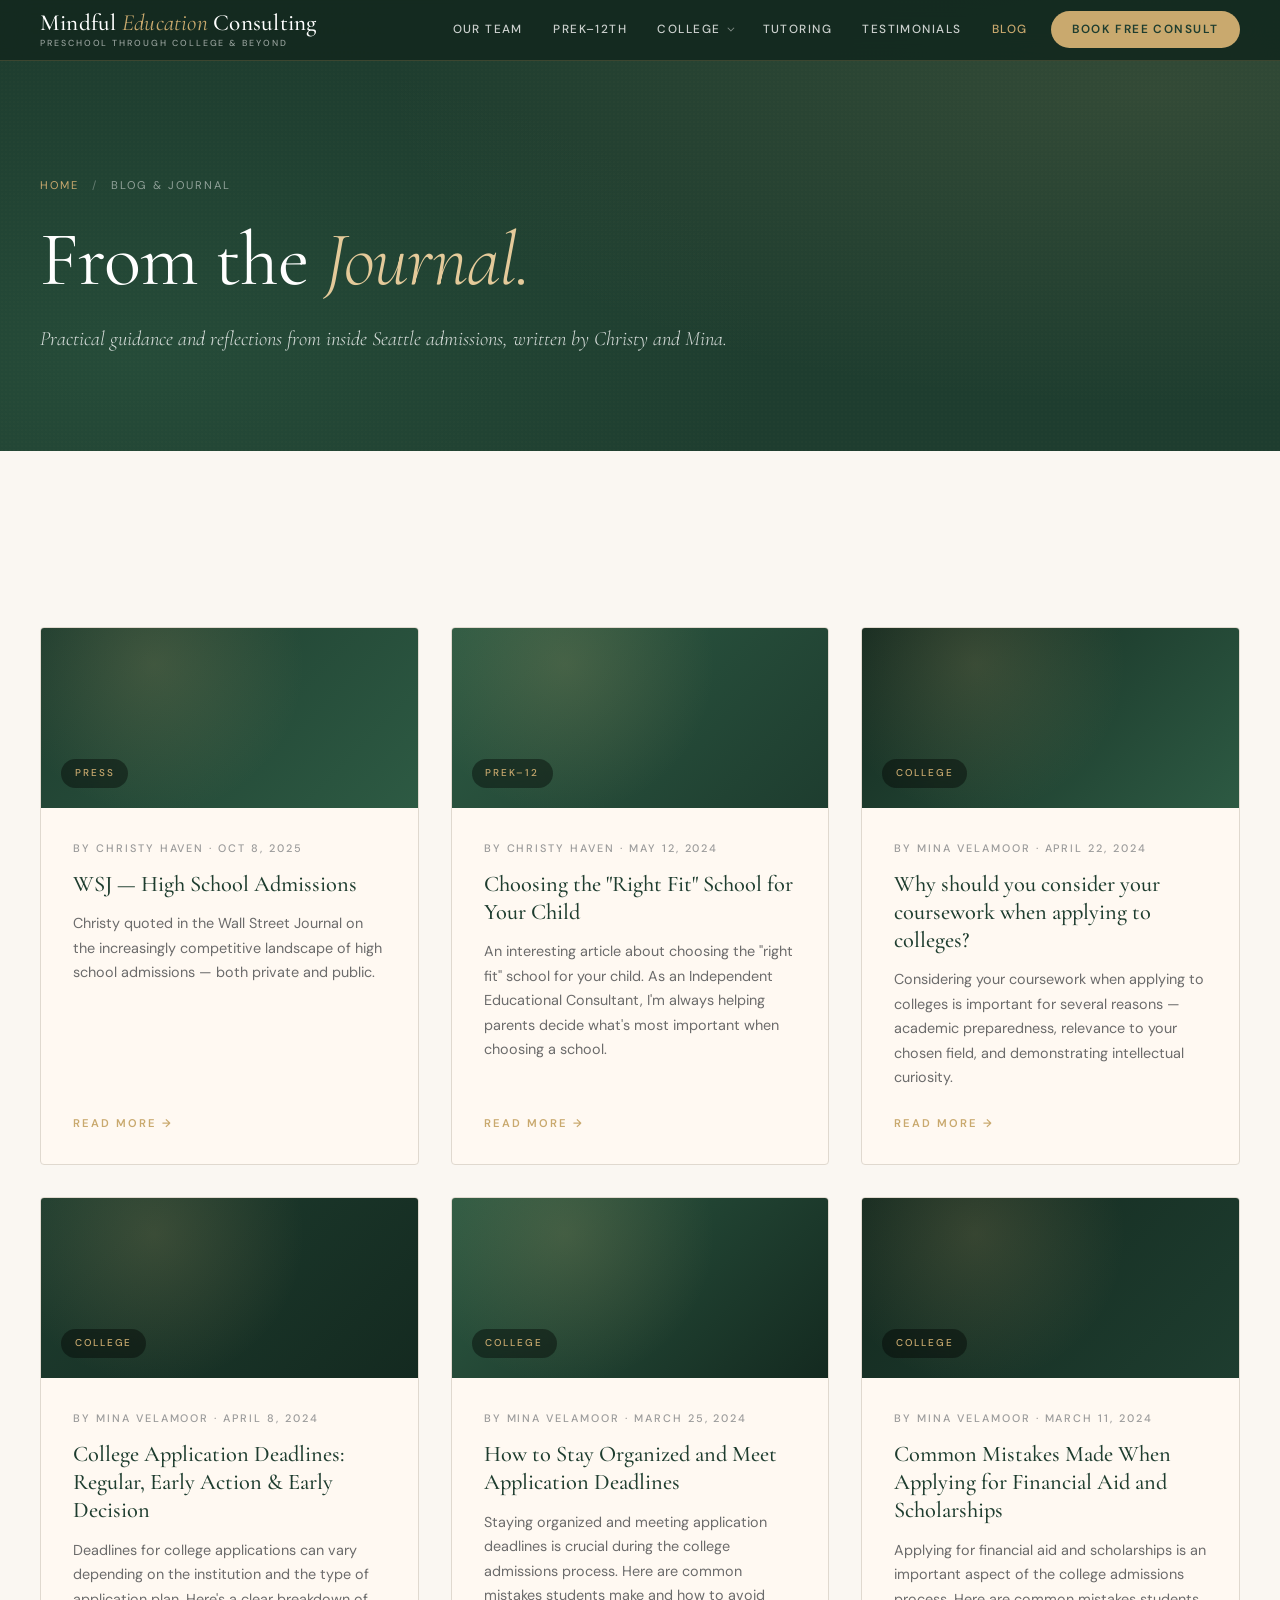
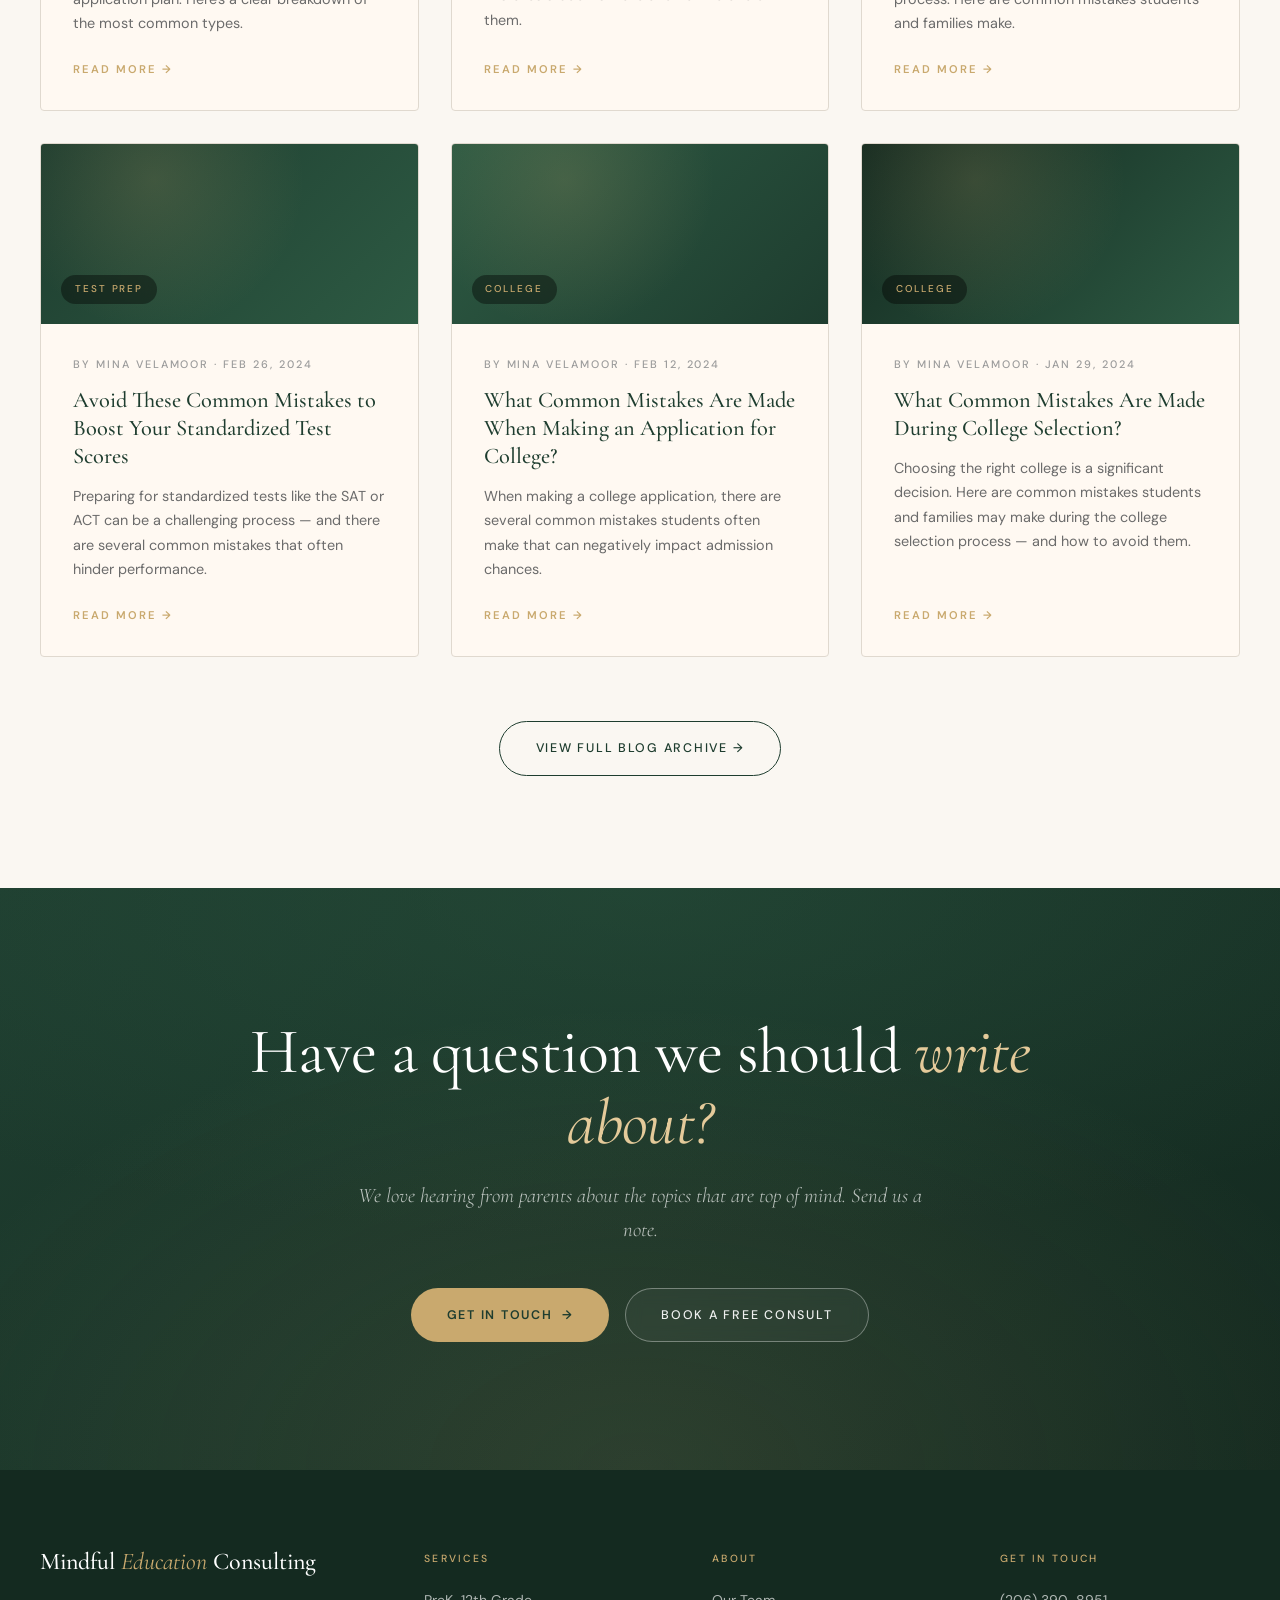
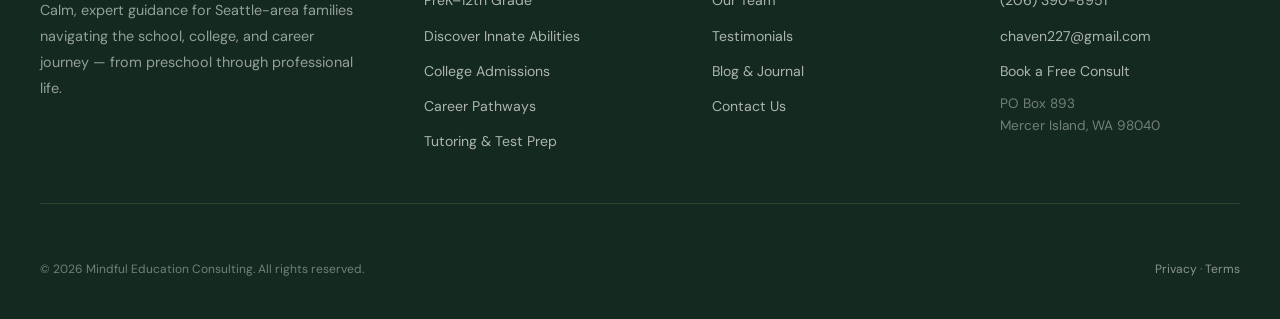
==== commit 5a868198: "Add files via upload" ====
--- a/blog.html
+++ b/blog.html
@@ -14,7 +14,7 @@
 <nav class="main-nav solid" id="mainNav">
   <a class="nav-logo" href="index.html">
     <span class="logo-name">Mindful <em>Education</em> Consulting</span>
-    <span class="logo-tag">Seattle · Experience · Mindfulness</span>
+    <span class="logo-tag">Preschool through College &amp; Beyond</span>
   </a>
   <ul class="nav-links">
     <li><a href="our-team.html">Our Team</a></li>
--- a/styles.css
+++ b/styles.css
@@ -277,7 +277,7 @@
   min-height: 100vh;
   overflow: hidden;
   display: flex;
-  align-items: center;
+  align-items: flex-start;
   color: #fff;
 }
 .hero-video {
@@ -306,7 +306,7 @@
   width: 100%;
   max-width: 1240px;
   margin: 0 auto;
-  padding: 8rem 2.5rem 7rem;
+  padding: 9rem 2.5rem 7rem;
 }
 .hero-tag {
   display: inline-flex; align-items: center; gap: 0.85rem;
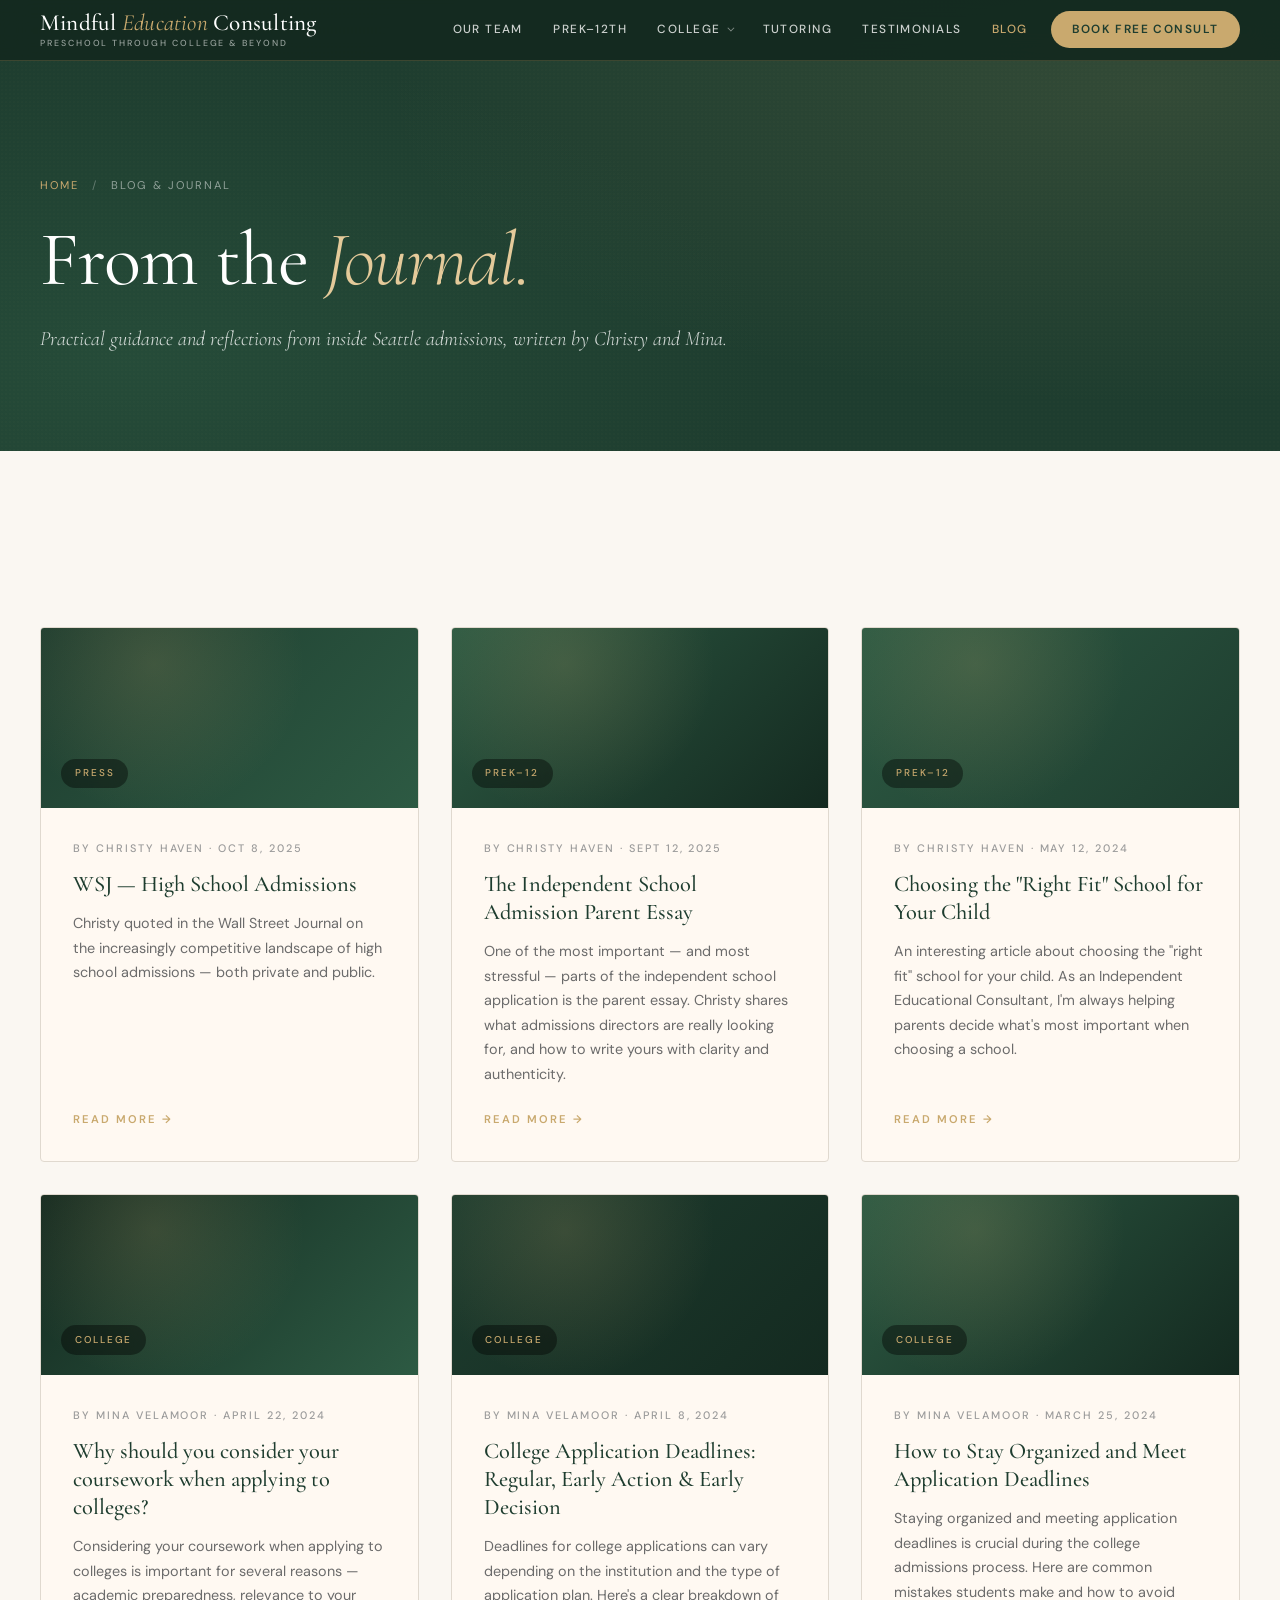
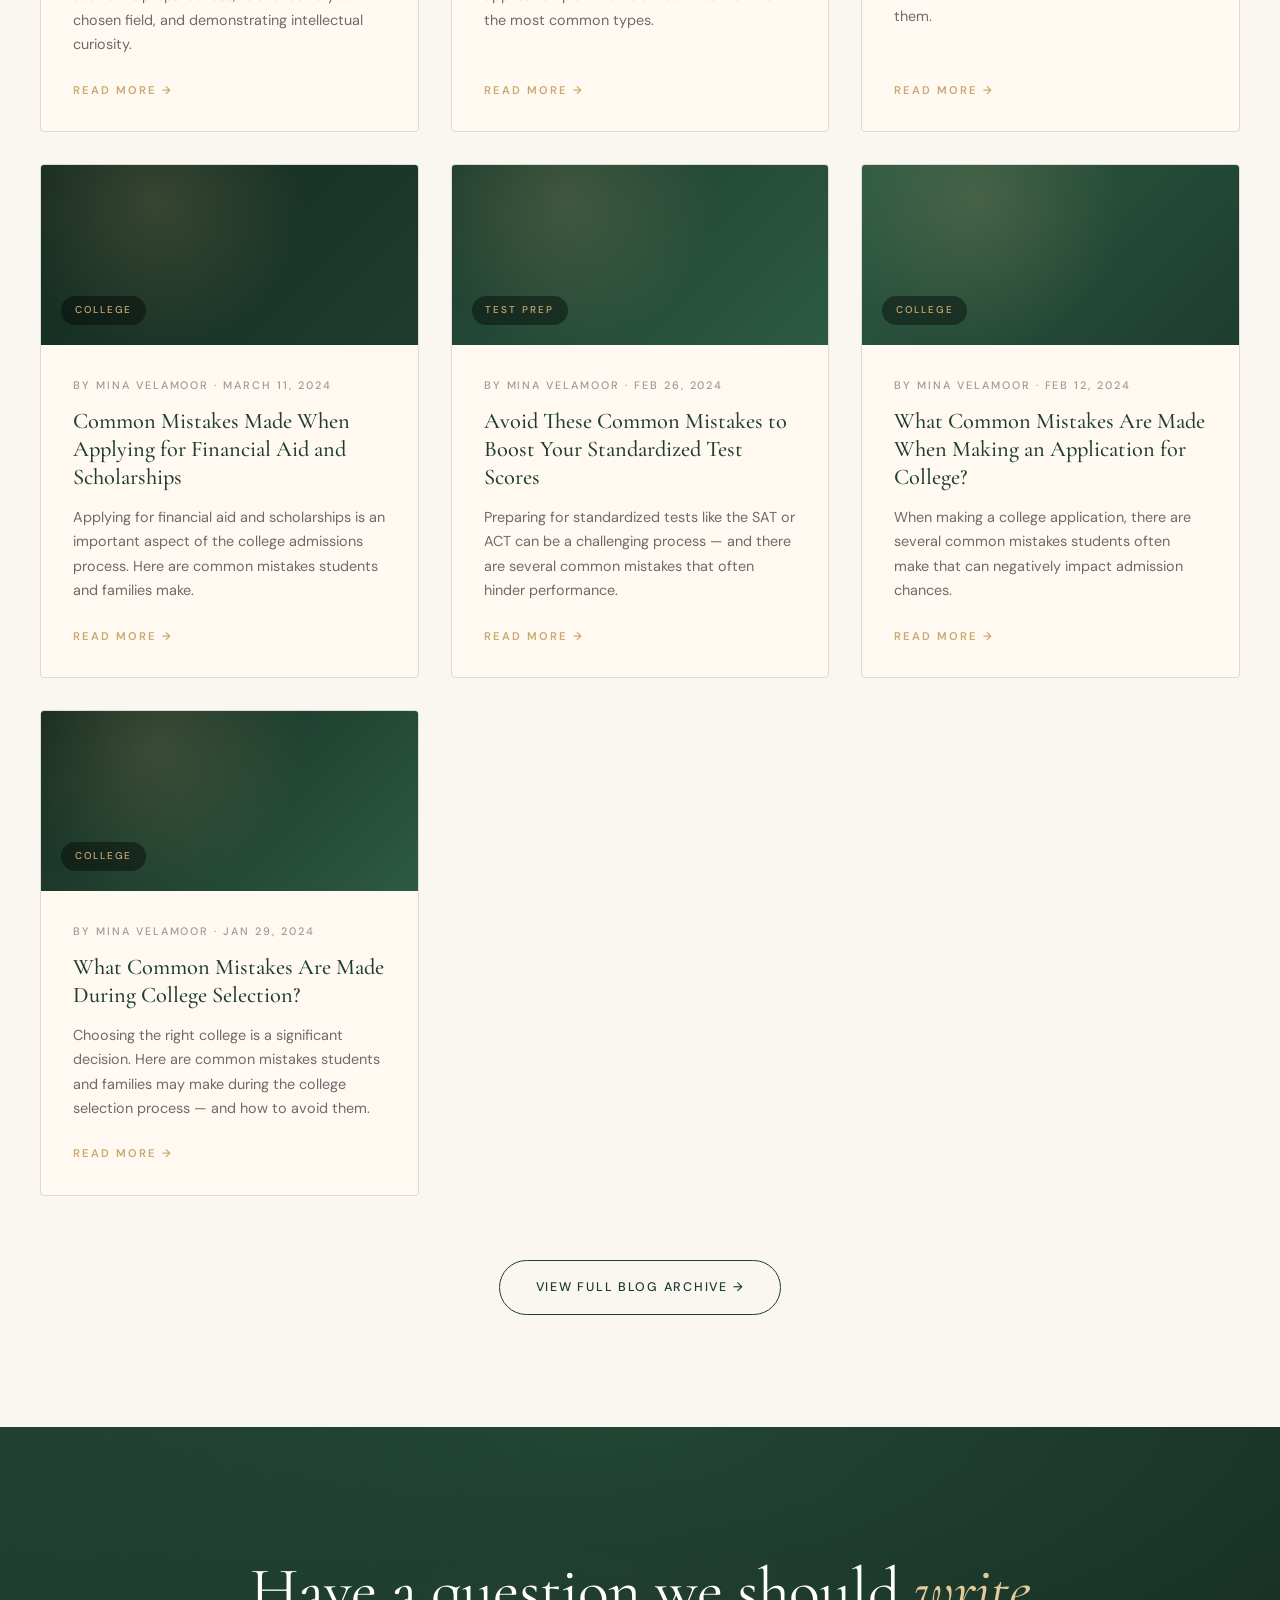
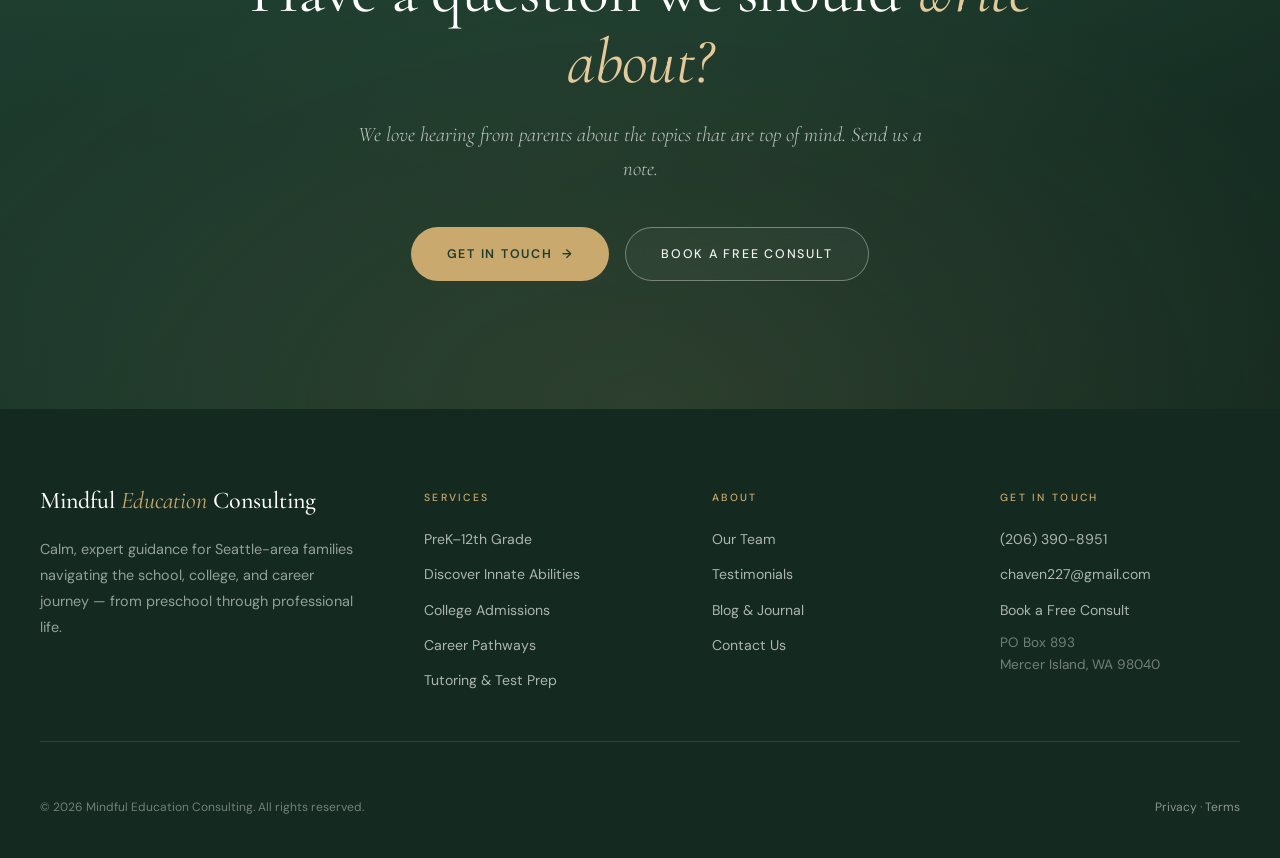
==== commit 7c7428ac: "Add files via upload" ====
--- a/blog.html
+++ b/blog.html
@@ -8,6 +8,7 @@
 <link rel="preconnect" href="https://fonts.googleapis.com" />
 <link rel="preconnect" href="https://fonts.gstatic.com" crossorigin />
 <link href="https://fonts.googleapis.com/css2?family=Cormorant+Garamond:ital,wght@0,300;0,400;0,500;0,600;0,700;1,300;1,400;1,500;1,600&family=DM+Sans:wght@300;400;500;600&display=swap" rel="stylesheet" />
+<link rel="icon" type="image/svg+xml" href="favicon.svg" />
 <link rel="stylesheet" href="styles.css" />
 </head>
 <body>
@@ -74,6 +75,18 @@
           <div class="blog-meta">By Christy Haven · Oct 8, 2025</div>
           <h4>WSJ — High School Admissions</h4>
           <p>Christy quoted in the Wall Street Journal on the increasingly competitive landscape of high school admissions — both private and public.</p>
+          <span class="blog-card-link">Read More →</span>
+        </div>
+      </a>
+
+      <a href="https://mindfuleducationconsulting.com/2025/09/12/independent-school-admission-parent-essay/" class="blog-card fade-up">
+        <div class="blog-image" style="background:linear-gradient(135deg,#2d5a43,#142a20);">
+          <span class="blog-cat">PreK–12</span>
+        </div>
+        <div class="blog-card-body">
+          <div class="blog-meta">By Christy Haven · Sept 12, 2025</div>
+          <h4>The Independent School Admission Parent Essay</h4>
+          <p>One of the most important — and most stressful — parts of the independent school application is the parent essay. Christy shares what admissions directors are really looking for, and how to write yours with clarity and authenticity.</p>
           <span class="blog-card-link">Read More →</span>
         </div>
       </a>
--- a/styles.css
+++ b/styles.css
@@ -543,6 +543,117 @@
   margin: 2.5rem 0;
 }
 
+/* ─────────────────── OUTCOMES ─────────────────── */
+.outcomes {
+  background: var(--cream);
+  padding: 6rem 2.5rem;
+  border-top: 1px solid var(--border);
+}
+.outcomes-grid {
+  display: grid;
+  grid-template-columns: 1fr 1.1fr;
+  gap: 4rem;
+  align-items: center;
+  margin-bottom: 4rem;
+}
+.outcomes-lead h2 {
+  margin-bottom: 1.25rem;
+}
+.outcomes-intro {
+  font-family: var(--serif);
+  font-size: 1.2rem;
+  font-style: italic;
+  color: var(--muted);
+  line-height: 1.7;
+  font-weight: 300;
+}
+.outcomes-feature {
+  background: linear-gradient(135deg, var(--forest), var(--forest-deep));
+  border: 1px solid rgba(201,169,110,0.25);
+  border-radius: 4px;
+  padding: 3.5rem 3rem;
+  position: relative;
+  overflow: hidden;
+  text-align: center;
+}
+.outcomes-feature::before {
+  content: '';
+  position: absolute; inset: 0;
+  background:
+    radial-gradient(ellipse 60% 50% at 100% 0%, rgba(201,169,110,0.15), transparent),
+    radial-gradient(ellipse 60% 50% at 0% 100%, rgba(45,90,67,0.5), transparent);
+  pointer-events: none;
+}
+.outcomes-feature-num {
+  font-family: var(--serif);
+  font-size: 7rem;
+  font-weight: 300;
+  color: var(--gold);
+  line-height: 1;
+  letter-spacing: -0.04em;
+  position: relative;
+  display: inline-block;
+}
+.outcomes-feature-num .pct {
+  font-size: 3rem;
+  vertical-align: super;
+  margin-left: 4px;
+  font-weight: 400;
+  color: var(--gold-light);
+}
+.outcomes-feature-label {
+  font-family: var(--serif);
+  font-size: 1.5rem;
+  color: rgba(255,255,255,0.92);
+  font-weight: 400;
+  line-height: 1.4;
+  margin-top: 1rem;
+  position: relative;
+  max-width: 380px;
+  margin-left: auto;
+  margin-right: auto;
+}
+.outcomes-feature-label em {
+  font-style: italic;
+  color: var(--gold-light);
+  font-weight: 400;
+}
+.outcomes-row {
+  display: grid;
+  grid-template-columns: repeat(3, 1fr);
+  gap: 1.5rem;
+}
+.outcomes-pill {
+  background: var(--warm-white);
+  border: 1px solid var(--border);
+  border-radius: 4px;
+  padding: 2rem 1.75rem;
+  display: flex;
+  align-items: center;
+  gap: 1.25rem;
+  transition: all 0.3s ease;
+}
+.outcomes-pill:hover {
+  border-color: var(--gold);
+  box-shadow: var(--shadow);
+}
+.outcomes-pill-num {
+  font-family: var(--serif);
+  font-size: 2.4rem;
+  font-weight: 400;
+  color: var(--gold);
+  line-height: 1;
+  letter-spacing: -0.02em;
+  flex-shrink: 0;
+}
+.outcomes-pill-label {
+  font-family: var(--sans);
+  font-size: 0.85rem;
+  color: var(--muted);
+  line-height: 1.55;
+  font-weight: 400;
+}
+
 /* ─────────────────── PRESS BAR ─────────────────── */
 .press-bar {
   background: var(--forest-deep);
@@ -647,6 +758,10 @@
   color: var(--gold);
   line-height: 1;
   letter-spacing: -0.02em;
+  min-height: 3.5rem;
+  display: flex;
+  align-items: center;
+  justify-content: center;
 }
 .stat-num.text-stat { font-size: 2rem; font-style: italic; }
 .stat-label {
@@ -1622,11 +1737,58 @@
   .nav-links { display: none; }
   .menu-btn { display: inline-flex; }
   section { padding: 5rem 1.25rem; }
-  .hero-inner { padding: 7rem 1.25rem 5rem; }
+  .hero-inner { padding: 7rem 1.25rem 4rem; }
   .page-hero { padding: 9rem 1.25rem 4rem; }
-  .hero-credit { padding: 1.25rem; }
-  .hero-credit-inner { gap: 1rem; }
-  .hero-credit-marks { gap: 1.5rem; }
+  .hero {
+    min-height: auto;
+    flex-direction: column;
+  }
+  .hero-tag {
+    font-size: 0.62rem;
+    letter-spacing: 0.2em;
+  }
+  .hero-btns {
+    flex-direction: column;
+    width: 100%;
+    align-items: stretch;
+  }
+  .hero-btns .btn-primary,
+  .hero-btns .btn-outline {
+    width: 100%;
+    justify-content: center;
+    text-align: center;
+  }
+  .hero-credit {
+    position: static;
+    width: 100%;
+    background: var(--forest-deep);
+    padding: 2.5rem 1.25rem;
+    border-top: 1px solid rgba(201,169,110,0.22);
+  }
+  .hero-credit-inner {
+    flex-direction: column;
+    align-items: flex-start;
+    gap: 1.5rem;
+  }
+  .hero-credit-label {
+    font-size: 0.62rem;
+  }
+  .hero-credit-marks {
+    flex-direction: column;
+    align-items: flex-start;
+    gap: 0;
+    width: 100%;
+  }
+  .credit-item {
+    width: 100%;
+    padding: 1.1rem 0;
+    border-bottom: 1px solid rgba(201,169,110,0.14);
+  }
+  .credit-item:first-child { padding-top: 0.5rem; }
+  .credit-item:last-child {
+    border-bottom: none;
+    padding-bottom: 0.25rem;
+  }
   .press-bar { padding: 2rem 1.25rem; }
   .press-bar-inner { grid-template-columns: 1fr; gap: 1.5rem; }
   .press-bar-label { border-right: none; padding-right: 0; border-bottom: 1px solid rgba(201,169,110,0.25); padding-bottom: 1.5rem; }
@@ -1636,7 +1798,8 @@
   .process-grid,
   .testimonials-grid,
   .blog-grid,
-  .press-grid { grid-template-columns: 1fr; }
+  .press-grid { grid-template-columns: 1fr !important; }
+  .testimonials-grid > .testimonial-card { grid-column: auto !important; }
   .featured-carousel { padding: 3rem 1.5rem 5rem; }
   .featured-carousel::after { font-size: 8rem; top: 0.5rem; left: 0.75rem; }
   .carousel-controls { right: 1.5rem; bottom: 1.5rem; }
@@ -1644,4 +1807,156 @@
   .footer-inner { grid-template-columns: 1fr; gap: 2rem; }
   .stat-divider { display: none; }
   .underline-stat { gap: 2rem; }
-}
+  .contact-card {
+    padding: 2rem 1.5rem;
+  }
+  .contact-card .person { font-size: 1.6rem; }
+  .contact-card p { font-size: 1.05rem; }
+  .contact-methods {
+    width: 100%;
+  }
+  .contact-methods .btn-primary,
+  .contact-methods .btn-dark {
+    width: 100%;
+    justify-content: center;
+    text-align: center;
+  }
+  .contact-methods a {
+    font-size: 0.85rem;
+    word-break: break-word;
+    text-align: center;
+    max-width: 100%;
+  }
+
+  /* ─── CTA section (every page footer CTA) ─── */
+  .cta-actions {
+    flex-direction: column;
+    width: 100%;
+    align-items: stretch;
+    gap: 0.75rem;
+  }
+  .cta-actions .btn-primary,
+  .cta-actions .btn-outline,
+  .cta-actions .btn-outline-dark,
+  .cta-actions .btn-dark {
+    width: 100%;
+    justify-content: center;
+    text-align: center;
+  }
+
+  /* ─── Page hero (subpages) ─── */
+  .page-hero h1 {
+    font-size: clamp(2rem, 7vw, 3rem);
+    line-height: 1.15;
+    word-wrap: break-word;
+    overflow-wrap: break-word;
+  }
+  .page-hero p.lede {
+    font-size: 1.1rem;
+  }
+  .breadcrumb {
+    font-size: 0.6rem !important;
+    word-break: break-word;
+    line-height: 1.6;
+  }
+
+  /* ─── Standalone CTAs in prose / center-aligned (PreK, Discover, etc.) ─── */
+  .prose .btn-primary,
+  .prose .btn-outline-dark,
+  [style*="text-align:center"] > .btn-primary,
+  [style*="text-align: center"] > .btn-primary,
+  [style*="text-align:center"] > .btn-outline-dark,
+  [style*="text-align: center"] > .btn-outline-dark {
+    width: 100%;
+    max-width: 360px;
+    justify-content: center;
+    text-align: center;
+    white-space: normal;
+    line-height: 1.4;
+  }
+
+  /* ─── Person feature (Our Team page) ─── */
+  .person-feature { padding: 5rem 1.25rem; }
+  .person-photo-decor {
+    right: 0.75rem;
+    bottom: -1rem;
+    padding: 1rem 1.25rem;
+    max-width: 200px;
+  }
+  .person-photo-decor .num { font-size: 2rem; }
+  .person-photo-decor .label { font-size: 0.55rem; }
+  .person-content h2 {
+    font-size: clamp(2rem, 6vw, 2.6rem);
+  }
+  .person-content .lead-quote {
+    font-size: 1.15rem;
+    padding-left: 1rem;
+  }
+  .credentials {
+    gap: 0.5rem;
+  }
+  .credential {
+    font-size: 0.65rem;
+    padding: 0.35rem 0.85rem;
+  }
+  .person-actions {
+    flex-direction: column;
+    align-items: stretch;
+    width: 100%;
+  }
+  .person-actions .btn-primary,
+  .person-actions .btn-dark {
+    width: 100%;
+    justify-content: center;
+    text-align: center;
+  }
+  .contact-line {
+    align-items: flex-start;
+  }
+  .contact-line a {
+    font-size: 0.8rem;
+    word-break: break-word;
+  }
+
+  /* ─── Pull quotes inside prose ─── */
+  .pull-quote {
+    font-size: 1.3rem;
+    padding-left: 1rem;
+    margin: 1.75rem 0;
+  }
+  .ikigai-text .pull {
+    font-size: 1.25rem;
+    padding: 1.25rem 0;
+  }
+  .ikigai-text .btn-outline-dark {
+    width: 100%;
+    max-width: 360px;
+    justify-content: center;
+    text-align: center;
+  }
+
+  /* ─── Prose paragraphs / body content ─── */
+  .prose h3 { font-size: 1.5rem; }
+  .prose p { font-size: 1rem; }
+  .prose ul li { font-size: 0.98rem; }
+
+  /* ─── Schools strip wrapping ─── */
+  .schools-list { gap: 0.4rem; }
+  .school-item:not(:last-child)::after { display: none; }
+  .outcomes { padding: 4rem 1.25rem; }
+  .outcomes-grid {
+    grid-template-columns: 1fr;
+    gap: 2.5rem;
+    margin-bottom: 2.5rem;
+  }
+  .outcomes-feature { padding: 2.5rem 1.5rem; }
+  .outcomes-feature-num { font-size: 5rem; }
+  .outcomes-feature-num .pct { font-size: 2.2rem; }
+  .outcomes-feature-label { font-size: 1.2rem; }
+  .outcomes-row {
+    grid-template-columns: 1fr;
+    gap: 0.85rem;
+  }
+  .outcomes-pill { padding: 1.5rem 1.25rem; }
+  .outcomes-pill-num { font-size: 2rem; }
+}
